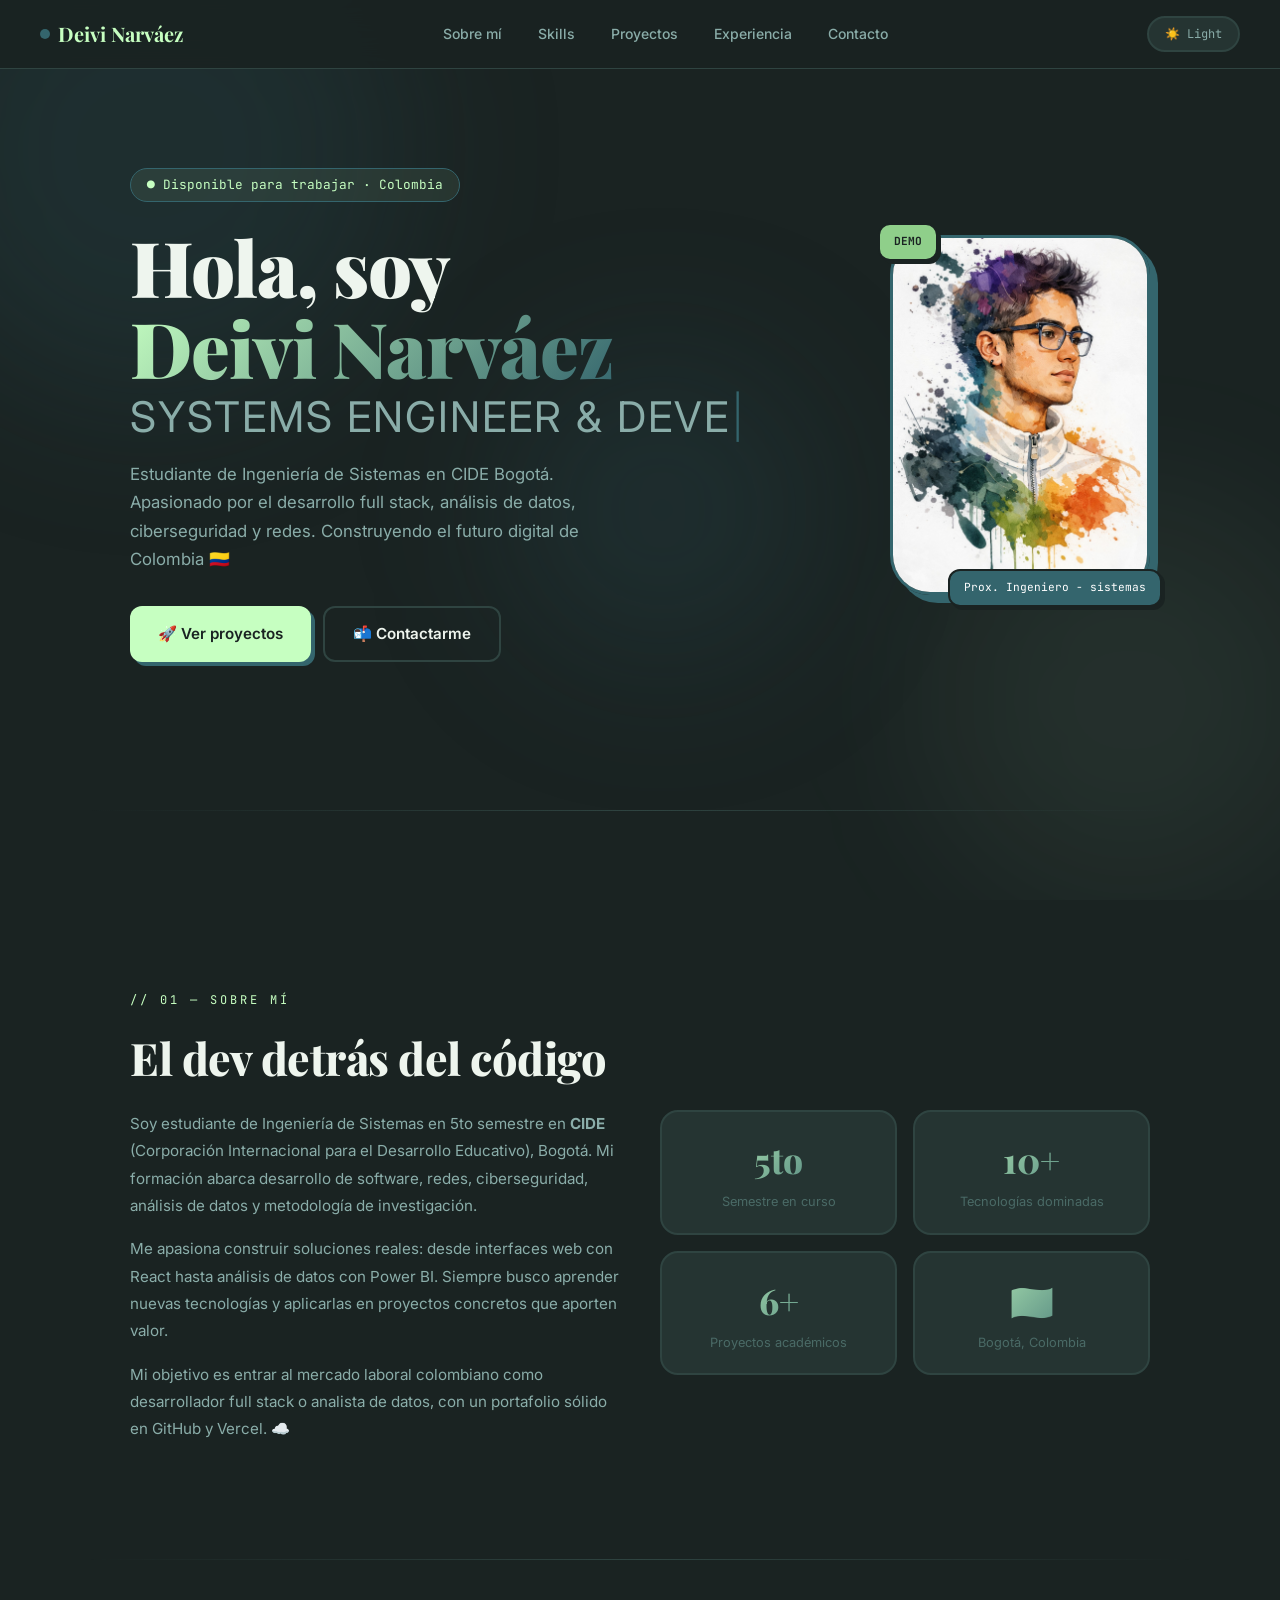
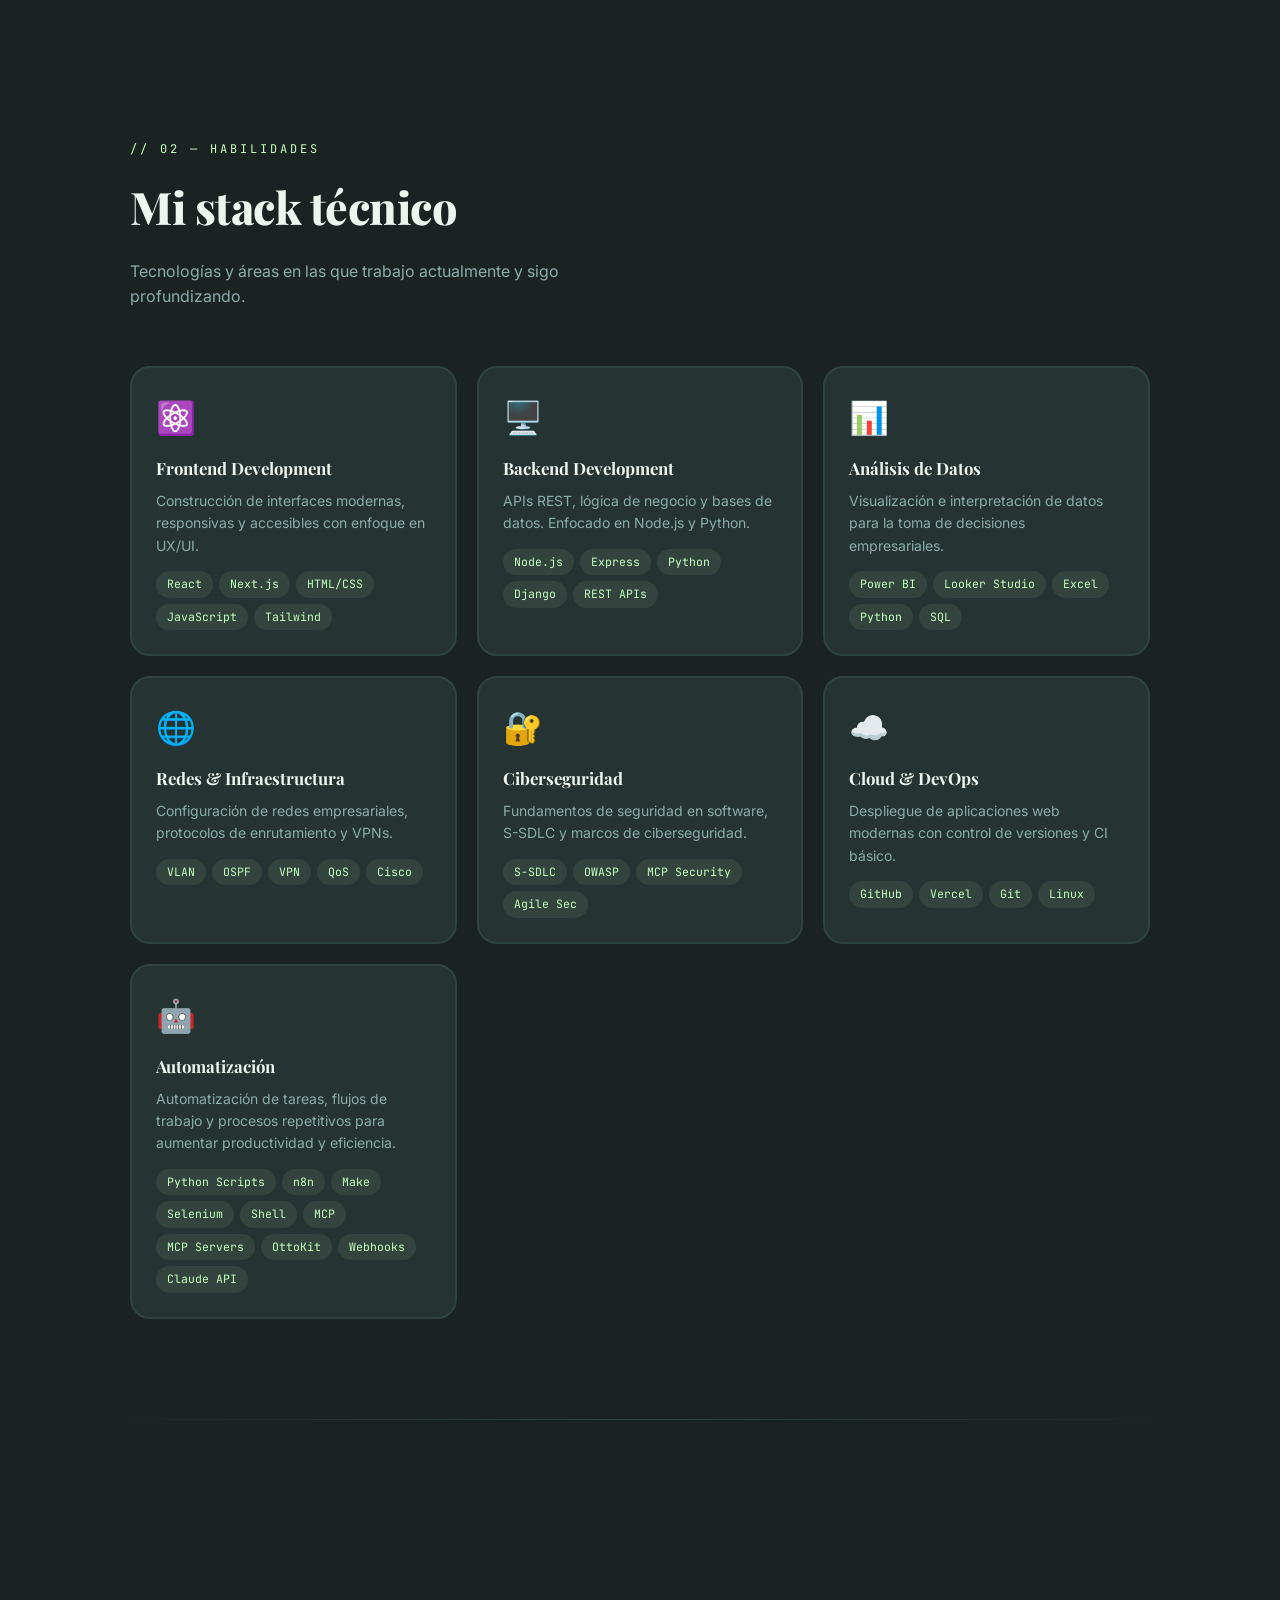
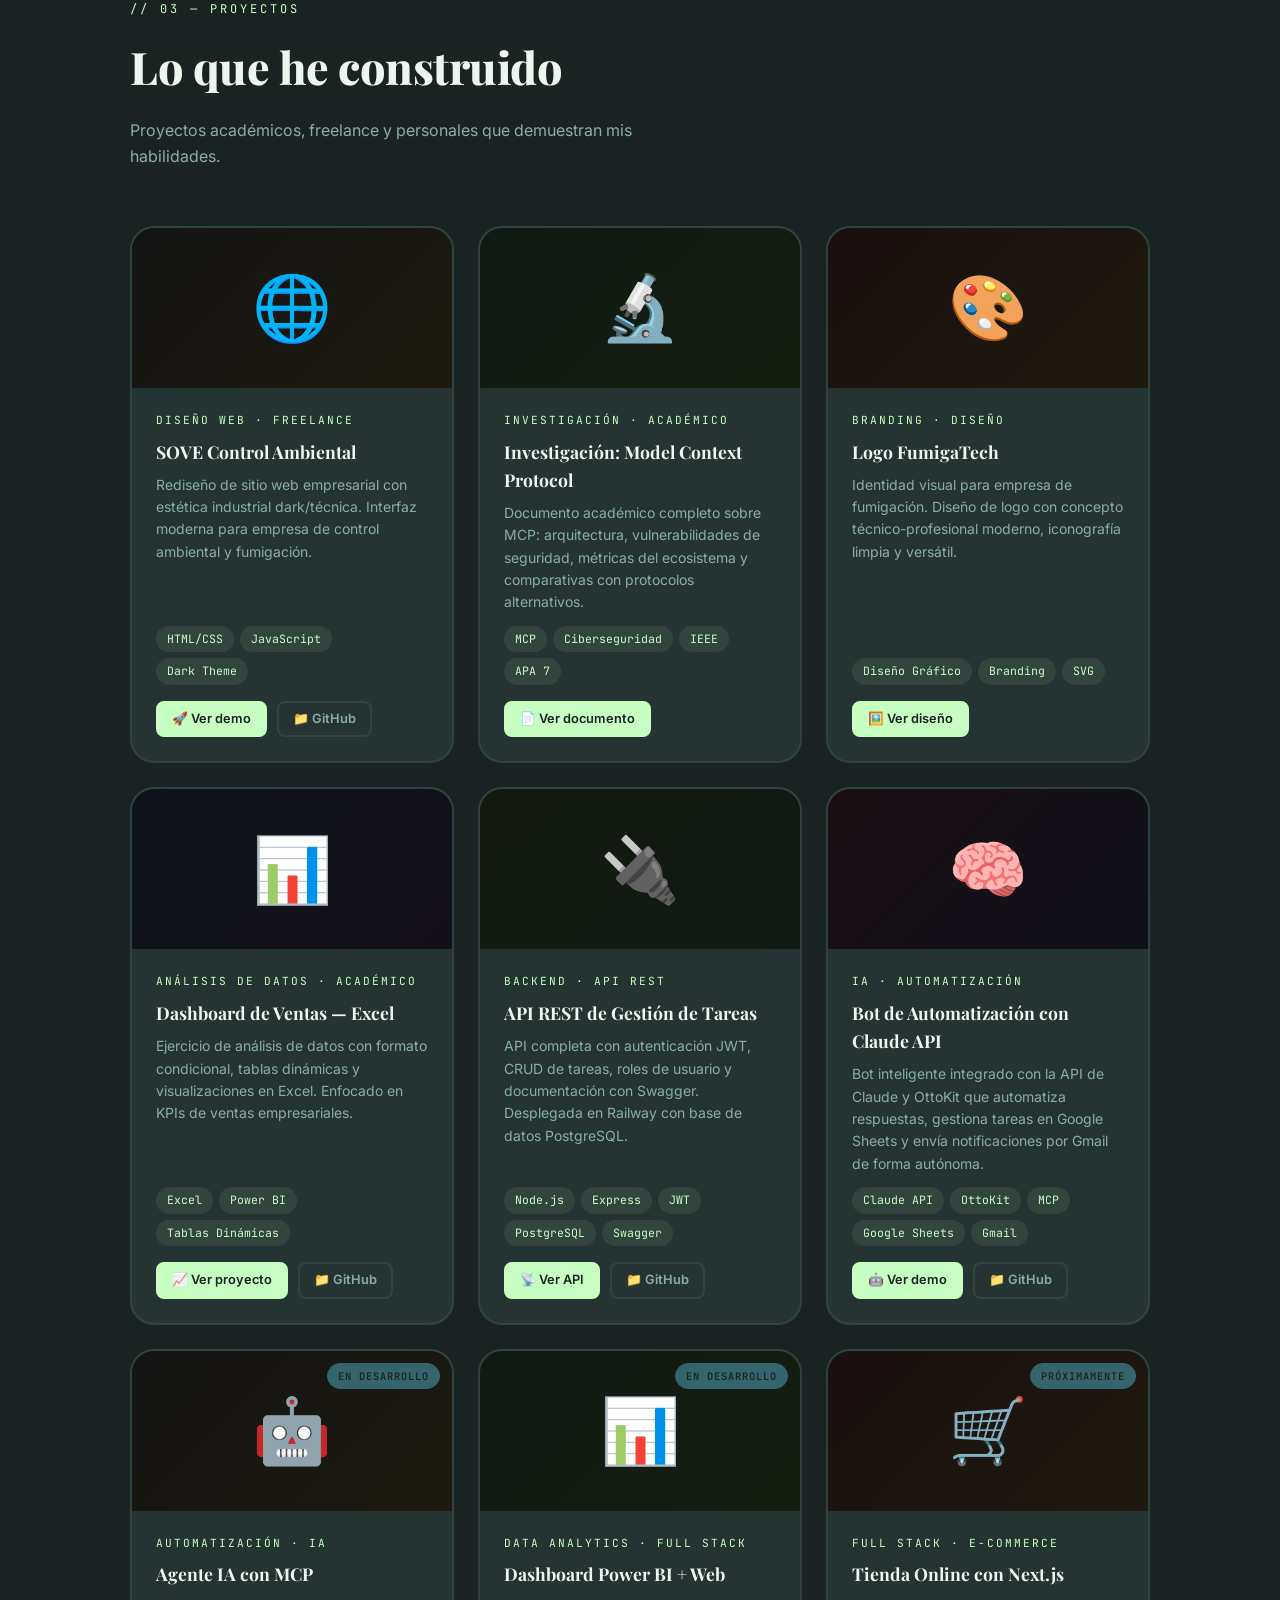
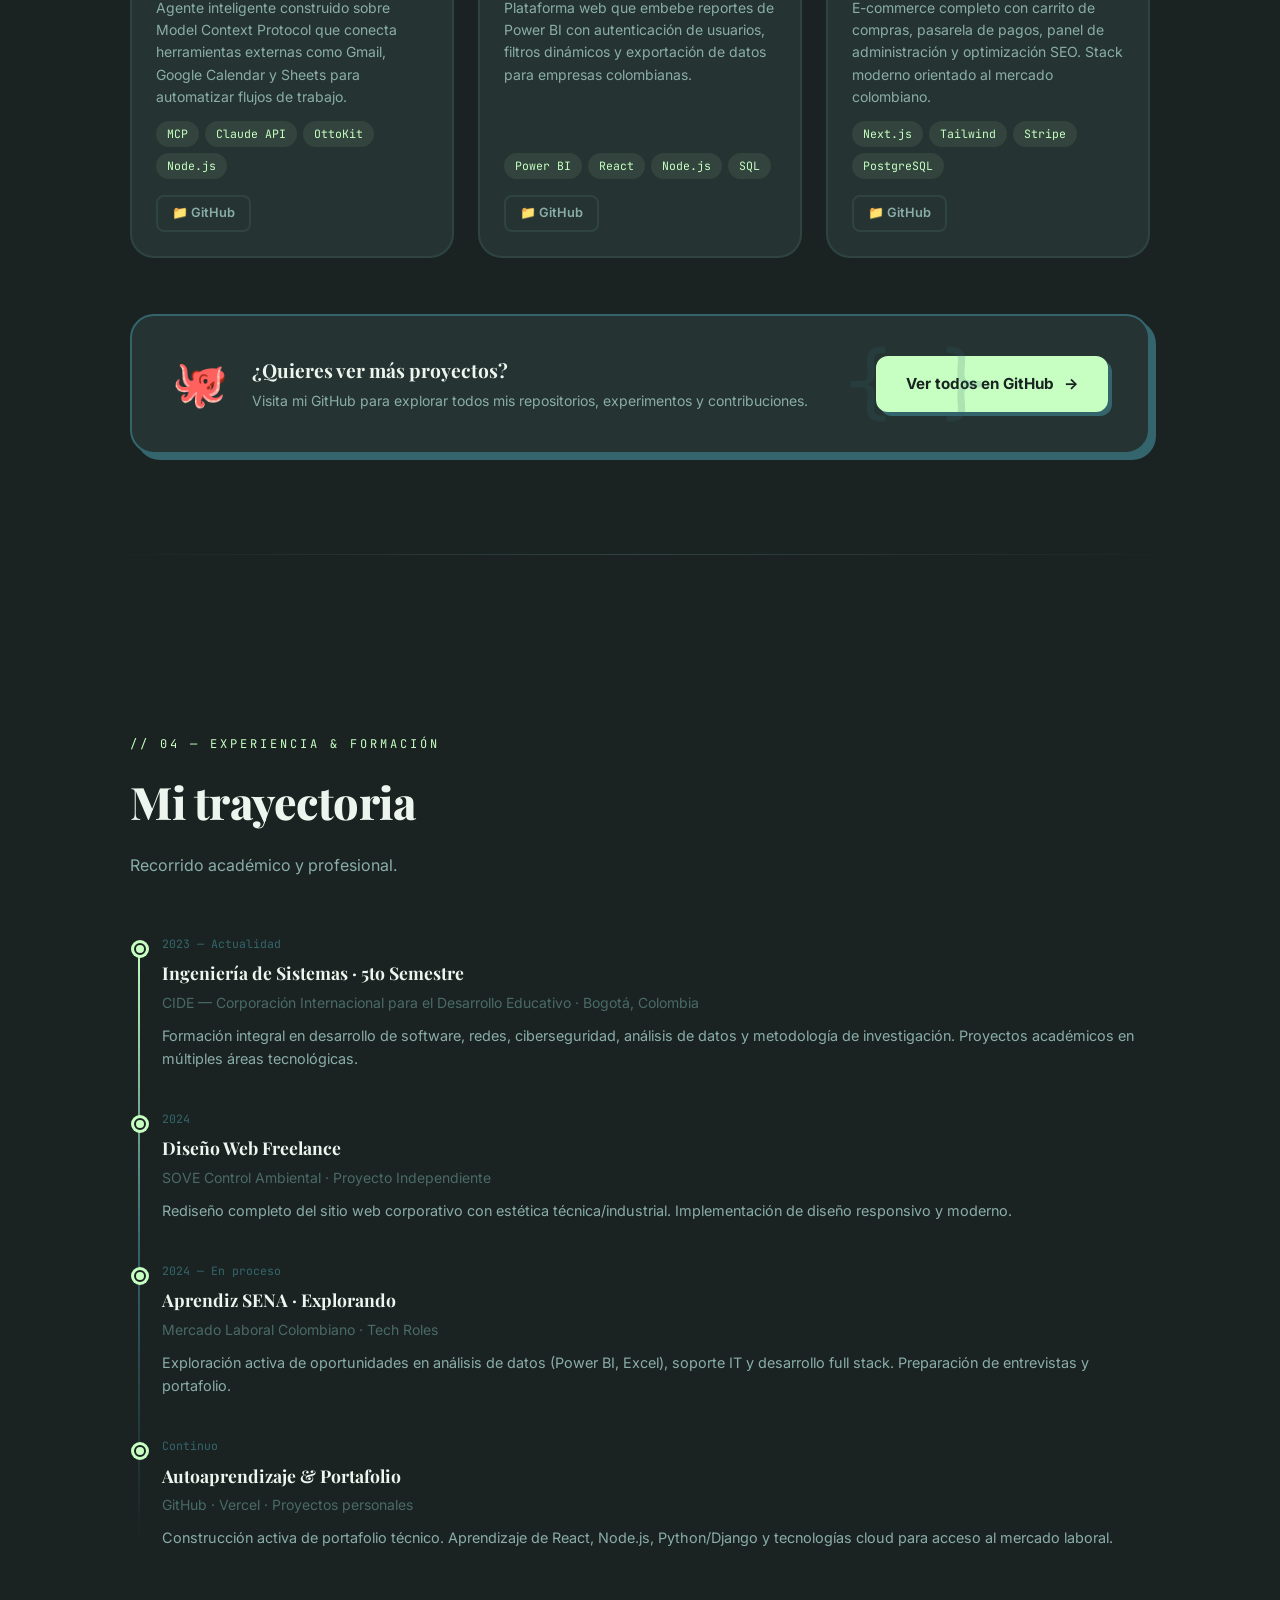
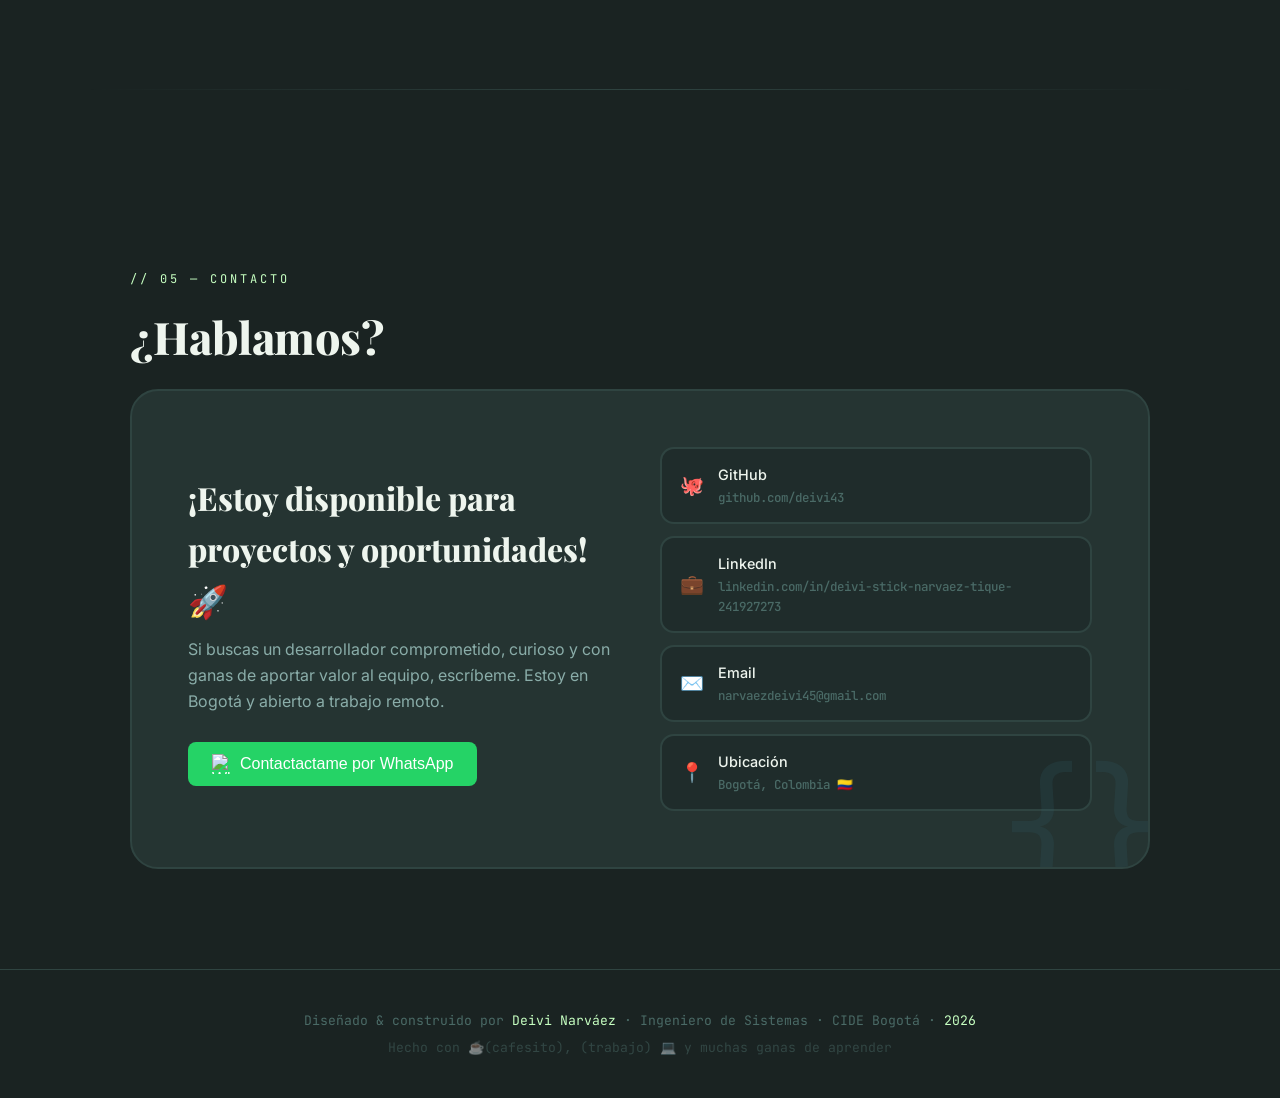
==== index.html @ f7eb75c9 "fix: rutas corregidas a raiz" ====
<!DOCTYPE html>
<html lang="en">
<head>
    <meta charset="UTF-8">
    <meta name="viewport" content="width=device-width, initial-scale=1.0">
    <title>Portfolio - Deivi Narváez System Engineer</title>

    <link rel="preconnect" href="https://fonts.googleapis.com">
    <link rel="icon" href="imagen deivi.jpeg" type="image/x-icon">
    <link href="https://fonts.googleapis.com/css2?family=Playfair+Display:wght@700;800;900&family=Inter:wght@300;400;500;600&family=JetBrains+Mono:wght@400;600&display=swap" rel="stylesheet">
    <link rel="stylesheet" href="styles.css">
</head>
<body>

<div class="blob-container">
  <div class="blob blob1"></div>
  <div class="blob blob2"></div>
  <div class="blob blob3"></div>
</div>

<!-- NAV -->
<nav>
  <div class="nav-logo"><span class="dot"></span>Deivi Narváez</div>
  <div class="nav-links">
    <a href="#sobre-mi">Sobre mí</a>
    <a href="#skills">Skills</a>
    <a href="#proyectos">Proyectos</a>
    <a href="#experiencia">Experiencia</a>
    <a href="#contacto">Contacto</a>
  </div>
  <button class="theme-toggle" onclick="toggleTheme()" id="themeBtn">🌙 Dark</button>
</nav>

<main>
<!-- HERO -->
<section class="hero" id="inicio">
  <div class="hero-content fade-up">
    <div class="hero-badge">Disponible para trabajar · Colombia</div>
    <h1>
      Hola, soy<br>
      <span class="name-highlight"><span id="typewriter-name"></span><span class="cursor-blink" id="cursor1">|</span></span>
      <span class="line2"><span id="typewriter-role"></span><span class="cursor-blink" id="cursor2" style="display:none">|</span></span>
    </h1>
    <p>Estudiante de Ingeniería de Sistemas en CIDE Bogotá. Apasionado por el desarrollo full stack, análisis de datos, ciberseguridad y redes. Construyendo el futuro digital de Colombia 🇨🇴</p>
    <div class="hero-ctas">
      <a href="#proyectos" class="btn-primary">🚀 Ver proyectos</a>
      <a href="#contacto" class="btn-secondary">📬 Contactarme</a>
    </div>
  </div>
  <div class="avatar-wrap fade-up" style="transition-delay:0.2s">
    <div class="avatar-cartoon"><img src="../image/imagen deivi.jpeg" alt="Deivi Narváez" style="width:100%;height:100%;object-fit:cover;object-position:center center; background:#fff;"></div>
    <div class="avatar-badge-float">Prox. Ingeniero - sistemas</div>
    <div class="avatar-badge-float2">DEMO</div>
  </div>
</section>

<div class="deco-line"></div>

<!-- SOBRE MÍ -->
<section id="sobre-mi">
  <div class="sec-label">// 01 — Sobre mí</div>
  <div class="sec-title fade-up">El dev detrás del código</div>
  <div class="about-grid">
    <div class="about-text fade-up">
      <p>Soy estudiante de Ingeniería de Sistemas en 5to semestre en <strong>CIDE</strong> (Corporación Internacional para el Desarrollo Educativo), Bogotá. Mi formación abarca desarrollo de software, redes, ciberseguridad, análisis de datos y metodología de investigación.</p>
      <p>Me apasiona construir soluciones reales: desde interfaces web con React hasta análisis de datos con Power BI. Siempre busco aprender nuevas tecnologías y aplicarlas en proyectos concretos que aporten valor.</p>
      <p>Mi objetivo es entrar al mercado laboral colombiano como desarrollador full stack o analista de datos, con un portafolio sólido en GitHub y Vercel. ☁️</p>
    </div>
    <div class="stats-grid fade-up" style="transition-delay:0.15s">
      <div class="stat-card"><div class="num">5to</div><div class="label">Semestre en curso</div></div>
      <div class="stat-card"><div class="num">10+</div><div class="label">Tecnologías dominadas</div></div>
      <div class="stat-card"><div class="num">6+</div><div class="label">Proyectos académicos</div></div>
      <div class="stat-card"><div class="num">🇨🇴</div><div class="label">Bogotá, Colombia</div></div>
    </div>
  </div>
</section>

<div class="deco-line"></div>

<!-- SKILLS -->
<section id="skills">
  <div class="sec-label">// 02 — Habilidades</div>
  <div class="sec-title fade-up">Mi stack técnico</div>
  <p class="sec-sub fade-up">Tecnologías y áreas en las que trabajo actualmente y sigo profundizando.</p>
  <div class="skills-grid">
    <div class="skill-card fade-up">
      <span class="skill-icon">⚛️</span>
      <h3>Frontend Development</h3>
      <p>Construcción de interfaces modernas, responsivas y accesibles con enfoque en UX/UI.</p>
      <div class="skill-tags">
        <span class="tag">React</span><span class="tag">Next.js</span><span class="tag">HTML/CSS</span><span class="tag">JavaScript</span><span class="tag">Tailwind</span>
      </div>
    </div>
    <div class="skill-card fade-up" style="transition-delay:0.05s">
      <span class="skill-icon">🖥️</span>
      <h3>Backend Development</h3>
      <p>APIs REST, lógica de negocio y bases de datos. Enfocado en Node.js y Python.</p>
      <div class="skill-tags">
        <span class="tag">Node.js</span><span class="tag">Express</span><span class="tag">Python</span><span class="tag">Django</span><span class="tag">REST APIs</span>
      </div>
    </div>
    <div class="skill-card fade-up" style="transition-delay:0.1s">
      <span class="skill-icon">📊</span>
      <h3>Análisis de Datos</h3>
      <p>Visualización e interpretación de datos para la toma de decisiones empresariales.</p>
      <div class="skill-tags">
        <span class="tag">Power BI</span><span class="tag">Looker Studio</span><span class="tag">Excel</span><span class="tag">Python</span><span class="tag">SQL</span>
      </div>
    </div>
    <div class="skill-card fade-up" style="transition-delay:0.15s">
      <span class="skill-icon">🌐</span>
      <h3>Redes & Infraestructura</h3>
      <p>Configuración de redes empresariales, protocolos de enrutamiento y VPNs.</p>
      <div class="skill-tags">
        <span class="tag">VLAN</span><span class="tag">OSPF</span><span class="tag">VPN</span><span class="tag">QoS</span><span class="tag">Cisco</span>
      </div>
    </div>
    <div class="skill-card fade-up" style="transition-delay:0.2s">
      <span class="skill-icon">🔐</span>
      <h3>Ciberseguridad</h3>
      <p>Fundamentos de seguridad en software, S-SDLC y marcos de ciberseguridad.</p>
      <div class="skill-tags">
        <span class="tag">S-SDLC</span><span class="tag">OWASP</span><span class="tag">MCP Security</span><span class="tag">Agile Sec</span>
      </div>
    </div>
    <div class="skill-card fade-up" style="transition-delay:0.25s">
      <span class="skill-icon">☁️</span>
      <h3>Cloud & DevOps</h3>
      <p>Despliegue de aplicaciones web modernas con control de versiones y CI básico.</p>
      <div class="skill-tags">
        <span class="tag">GitHub</span><span class="tag">Vercel</span><span class="tag">Git</span><span class="tag">Linux</span>
      </div>
    </div>
    <div class="skill-card fade-up" style="transition-delay:0.3s">
  <span class="skill-icon">🤖</span>
  <h3>Automatización</h3>
  <p>Automatización de tareas, flujos de trabajo y procesos repetitivos para aumentar productividad y eficiencia.</p>
  <div class="skill-tags">
    <span class="tag">Python Scripts</span><span class="tag">n8n</span><span class="tag">Make</span><span class="tag">Selenium</span><span class="tag">Shell</span><span class="tag">MCP</span><span class="tag">MCP Servers</span><span class="tag">OttoKit</span><span class="tag">Webhooks</span><span class="tag">Claude API</span>
  </div>
</div>
  </div>
</section>

<div class="deco-line"></div>

<!-- PROYECTOS -->
<section id="proyectos">
  <div class="sec-label">// 03 — Proyectos</div>
  <div class="sec-title fade-up">Lo que he construido</div>
  <p class="sec-sub fade-up">Proyectos académicos, freelance y personales que demuestran mis habilidades.</p>
  <div class="projects-grid">

    <div class="project-card fade-up">
      <div class="project-thumb grad-1">🌐</div>
      <div class="project-body">
        <div class="project-category">Diseño Web · Freelance</div>
        <h3>SOVE Control Ambiental</h3>
        <p>Rediseño de sitio web empresarial con estética industrial dark/técnica. Interfaz moderna para empresa de control ambiental y fumigación.</p>
        <div class="skill-tags" style="margin-top:12px">
          <span class="tag">HTML/CSS</span><span class="tag">JavaScript</span><span class="tag">Dark Theme</span>
        </div>
        <div class="project-links">
          <a href="#" class="project-link primary">🚀 Ver demo</a>
          <a href="#" class="project-link">📁 GitHub</a>
        </div>
      </div>
    </div>

    <div class="project-card fade-up" style="transition-delay:0.08s">
      <div class="project-thumb grad-2">🔬</div>
      <div class="project-body">
        <div class="project-category">Investigación · Académico</div>
        <h3>Investigación: Model Context Protocol</h3>
        <p>Documento académico completo sobre MCP: arquitectura, vulnerabilidades de seguridad, métricas del ecosistema y comparativas con protocolos alternativos.</p>
        <div class="skill-tags" style="margin-top:12px">
          <span class="tag">MCP</span><span class="tag">Ciberseguridad</span><span class="tag">IEEE</span><span class="tag">APA 7</span>
        </div>
        <div class="project-links">
          <a href="#" class="project-link primary">📄 Ver documento</a>
        </div>
      </div>
    </div>

    <div class="project-card fade-up" style="transition-delay:0.12s">
      <div class="project-thumb grad-3">🎨</div>
      <div class="project-body">
        <div class="project-category">Branding · Diseño</div>
        <h3>Logo FumigaTech</h3>
        <p>Identidad visual para empresa de fumigación. Diseño de logo con concepto técnico-profesional moderno, iconografía limpia y versátil.</p>
        <div class="skill-tags" style="margin-top:12px">
          <span class="tag">Diseño Gráfico</span><span class="tag">Branding</span><span class="tag">SVG</span>
        </div>
        <div class="project-links">
          <a href="#" class="project-link primary">🖼️ Ver diseño</a>
        </div>
      </div>
    </div>

    <div class="project-card fade-up" style="transition-delay:0.16s">
      <div class="project-thumb grad-4">📊</div>
      <div class="project-body">
        <div class="project-category">Análisis de Datos · Académico</div>
        <h3>Dashboard de Ventas — Excel</h3>
        <p>Ejercicio de análisis de datos con formato condicional, tablas dinámicas y visualizaciones en Excel. Enfocado en KPIs de ventas empresariales.</p>
        <div class="skill-tags" style="margin-top:12px">
          <span class="tag">Excel</span><span class="tag">Power BI</span><span class="tag">Tablas Dinámicas</span>
        </div>
        <div class="project-links">
          <a href="#" class="project-link primary">📈 Ver proyecto</a>
          <a href="#" class="project-link">📁 GitHub</a>
        </div>
      </div>
    </div>

    <div class="project-card fade-up" style="transition-delay:0.2s">
  <div class="project-thumb grad-5">🔌</div>
  <div class="project-body">
    <div class="project-category">Backend · API REST</div>
    <h3>API REST de Gestión de Tareas</h3>
    <p>API completa con autenticación JWT, CRUD de tareas, roles de usuario y documentación con Swagger. Desplegada en Railway con base de datos PostgreSQL.</p>
    <div class="skill-tags" style="margin-top:12px">
      <span class="tag">Node.js</span><span class="tag">Express</span><span class="tag">JWT</span><span class="tag">PostgreSQL</span><span class="tag">Swagger</span>
    </div>
    <div class="project-links">
      <a href="#" class="project-link primary">📡 Ver API</a>
      <a href="#" class="project-link">📁 GitHub</a>
    </div>
  </div>
</div>

<div class="project-card fade-up" style="transition-delay:0.24s">
  <div class="project-thumb grad-6">🧠</div>
  <div class="project-body">
    <div class="project-category">IA · Automatización</div>
    <h3>Bot de Automatización con Claude API</h3>
    <p>Bot inteligente integrado con la API de Claude y OttoKit que automatiza respuestas, gestiona tareas en Google Sheets y envía notificaciones por Gmail de forma autónoma.</p>
    <div class="skill-tags" style="margin-top:12px">
      <span class="tag">Claude API</span><span class="tag">OttoKit</span><span class="tag">MCP</span><span class="tag">Google Sheets</span><span class="tag">Gmail</span>
    </div>
    <div class="project-links">
      <a href="#" class="project-link primary">🤖 Ver demo</a>
      <a href="#" class="project-link">📁 GitHub</a>
    </div>
  </div>
</div>

    <!-- PROYECTOS A FUTURO — badge especial -->
    <div class="project-card fade-up project-upcoming" style="transition-delay:0.28s">
      <div class="project-thumb grad-1">
        🤖
        <span class="upcoming-badge">En desarrollo</span>
      </div>
      <div class="project-body">
        <div class="project-category">Automatización · IA</div>
        <h3>Agente IA con MCP</h3>
        <p>Agente inteligente construido sobre Model Context Protocol que conecta herramientas externas como Gmail, Google Calendar y Sheets para automatizar flujos de trabajo.</p>
        <div class="skill-tags" style="margin-top:12px">
          <span class="tag">MCP</span><span class="tag">Claude API</span><span class="tag">OttoKit</span><span class="tag">Node.js</span>
        </div>
        <div class="project-links">
          <a href="#" class="project-link">📁 GitHub</a>
        </div>
      </div>
    </div>

    <div class="project-card fade-up project-upcoming" style="transition-delay:0.32s">
      <div class="project-thumb grad-2">
        📊
        <span class="upcoming-badge">En desarrollo</span>
      </div>
      <div class="project-body">
        <div class="project-category">Data Analytics · Full Stack</div>
        <h3>Dashboard Power BI + Web</h3>
        <p>Plataforma web que embebe reportes de Power BI con autenticación de usuarios, filtros dinámicos y exportación de datos para empresas colombianas.</p>
        <div class="skill-tags" style="margin-top:12px">
          <span class="tag">Power BI</span><span class="tag">React</span><span class="tag">Node.js</span><span class="tag">SQL</span>
        </div>
        <div class="project-links">
          <a href="#" class="project-link">📁 GitHub</a>
        </div>
      </div>
    </div>

    <div class="project-card fade-up project-upcoming" style="transition-delay:0.36s">
      <div class="project-thumb grad-3">
        🛒
        <span class="upcoming-badge">Próximamente</span>
      </div>
      <div class="project-body">
        <div class="project-category">Full Stack · E-commerce</div>
        <h3>Tienda Online con Next.js</h3>
        <p>E-commerce completo con carrito de compras, pasarela de pagos, panel de administración y optimización SEO. Stack moderno orientado al mercado colombiano.</p>
        <div class="skill-tags" style="margin-top:12px">
          <span class="tag">Next.js</span><span class="tag">Tailwind</span><span class="tag">Stripe</span><span class="tag">PostgreSQL</span>
        </div>
        <div class="project-links">
          <a href="#" class="project-link">📁 GitHub</a>
        </div>
      </div>
    </div>

  </div>

  <!-- BOTÓN VER MÁS EN GITHUB -->
  <div class="github-cta fade-up">
    <div class="github-cta-inner">
      <span class="github-cta-icon">🐙</span>
      <div>
        <p class="github-cta-title">¿Quieres ver más proyectos?</p>
        <p class="github-cta-sub">Visita mi GitHub para explorar todos mis repositorios, experimentos y contribuciones.</p>
      </div>
      <a href="https://github.com/deivi" target="_blank" class="btn-github">
        Ver todos en GitHub
        <span class="btn-github-arrow">→</span>
      </a>
    </div>
  </div>

</section>

<div class="deco-line"></div>

<!-- EXPERIENCIA -->
<section id="experiencia">
  <div class="sec-label">// 04 — Experiencia & Formación</div>
  <div class="sec-title fade-up">Mi trayectoria</div>
  <p class="sec-sub fade-up">Recorrido académico y profesional.</p>
  <div class="timeline fade-up">
    <div class="timeline-item">
      <div class="timeline-meta">2023 — Actualidad</div>
      <h3>Ingeniería de Sistemas · 5to Semestre</h3>
      <div class="org">CIDE — Corporación Internacional para el Desarrollo Educativo · Bogotá, Colombia</div>
      <p>Formación integral en desarrollo de software, redes, ciberseguridad, análisis de datos y metodología de investigación. Proyectos académicos en múltiples áreas tecnológicas.</p>
    </div>
    <div class="timeline-item">
      <div class="timeline-meta">2024</div>
      <h3>Diseño Web Freelance</h3>
      <div class="org">SOVE Control Ambiental · Proyecto Independiente</div>
      <p>Rediseño completo del sitio web corporativo con estética técnica/industrial. Implementación de diseño responsivo y moderno.</p>
    </div>
    <div class="timeline-item">
      <div class="timeline-meta">2024 — En proceso</div>
      <h3>Aprendiz SENA · Explorando</h3>
      <div class="org">Mercado Laboral Colombiano · Tech Roles</div>
      <p>Exploración activa de oportunidades en análisis de datos (Power BI, Excel), soporte IT y desarrollo full stack. Preparación de entrevistas y portafolio.</p>
    </div>
    <div class="timeline-item">
      <div class="timeline-meta">Continuo</div>
      <h3>Autoaprendizaje & Portafolio</h3>
      <div class="org">GitHub · Vercel · Proyectos personales</div>
      <p>Construcción activa de portafolio técnico. Aprendizaje de React, Node.js, Python/Django y tecnologías cloud para acceso al mercado laboral.</p>
    </div>
  </div>
</section>

<div class="deco-line"></div>

<!-- CONTACTO -->
<section id="contacto">
  <div class="sec-label">// 05 — Contacto</div>
  <div class="sec-title fade-up">¿Hablamos?</div>
  <div class="contact-wrap fade-up">
    <div>
      <h2>¡Estoy disponible para proyectos y oportunidades! 🚀</h2>
      <p>Si buscas un desarrollador comprometido, curioso y con ganas de aportar valor al equipo, escríbeme. Estoy en Bogotá y abierto a trabajo remoto.</p>
      <a href="https://wa.me/573042004948?text=Hola%2C%20me%20interesas" 
   target="_blank" 
   style="text-decoration: none;">
  <button style="
    background-color: #25D366;
    color: white;
    border: none;
    padding: 12px 24px;
    border-radius: 8px;
    font-size: 16px;
    cursor: pointer;
    display: flex;
    align-items: center;
    gap: 8px;
  ">
    <img src="https://upload.wikimedia.org/wikipedia/commons/6/6b/WhatsApp.svg" 
         width="20" height="20" alt="WhatsApp">
    Contactactame por WhatsApp
  </button>
</a>
    </div>
    <div class="contact-links">
      <a href="https://github.com/deivi43" class="contact-link" target="_blank">
        <span class="icon">🐙</span>
        <span>GitHub<span class="cl-sub">github.com/deivi43</span></span>
      </a>
      <a href="https://www.linkedin.com/in/deivi-stick-narvaez-tique-241927273/" class="contact-link" target="_blank">
        <span class="icon">💼</span>
        <span>LinkedIn<span class="cl-sub">linkedin.com/in/deivi-stick-narvaez-tique-241927273</span></span>
      </a>
      <a href="mailto:narvaezdeivi45@gmail.com" class="contact-link">
        <span class="icon">✉️</span>
        <span>Email<span class="cl-sub">narvaezdeivi45@gmail.com</span></span>
      </a>
      <a href="#" class="contact-link">
        <span class="icon">📍</span>
        <span>Ubicación<span class="cl-sub">Bogotá, Colombia 🇨🇴</span></span>
      </a>
    </div>
  </div>
</section>
</main>

<footer>
  <p>Diseñado & construido por <span>Deivi Narváez</span> · Ingeniero de Sistemas · CIDE Bogotá · <span>2026</span></p>
  <p style="margin-top:6px; opacity:0.5">Hecho con ☕(cafesito), (trabajo) 💻 y muchas ganas de aprender</p>
</footer>

<script src="script.js"></script>
</html>
---- styles.css ----
/* ===== THEME VARIABLES ===== */
:root[data-theme="dark"] {
  --bg: #1a2322;
  --bg2: #1f2c2b;
  --bg3: #243330;
  --card: #253432;
  --card-border: #2f4441;
  --accent: #C6FFC1;
  --accent2: #34656D;
  --accent3: #8fcf8a;
  --text: #eef5ee;
  --text2: #8aada9;
  --text3: #4a6a66;
  --shadow: rgba(198,255,193,0.12);
  --blob1: rgba(52,101,109,0.18);
  --blob2: rgba(198,255,193,0.06);
  --icon-filter: none;
  --cartoon-border: #34656D;
  --tag-bg: rgba(198,255,193,0.08);
  --tag-color: #C6FFC1;
}
:root[data-theme="light"] {
  --bg: #FFFBDF;
  --bg2: #f5f7d8;
  --bg3: #fffef2;
  --card: #ffffff;
  --card-border: #d6e8c8;
  --accent: #34656D;
  --accent2: #334443;
  --accent3: #5a9a54;
  --text: #1a2c2a;
  --text2: #3d5c58;
  --text3: #7a9e9a;
  --shadow: rgba(52,101,109,0.15);
  --blob1: rgba(198,255,193,0.35);
  --blob2: rgba(52,101,109,0.08);
  --icon-filter: none;
  --cartoon-border: #34656D;
  --tag-bg: rgba(52,101,109,0.1);
  --tag-color: #34656D;
}

/* ===== RESET & BASE ===== */
*, *::before, *::after { box-sizing: border-box; margin: 0; padding: 0; }
html { scroll-behavior: smooth; }
body {
  font-family: 'Inter', sans-serif;
  background: var(--bg);
  color: var(--text);
  line-height: 1.6;
  overflow-x: hidden;
  transition: background 0.4s, color 0.4s;
}

/* ===== SCROLLBAR ===== */
::-webkit-scrollbar { width: 6px; }
::-webkit-scrollbar-track { background: var(--bg2); }
::-webkit-scrollbar-thumb { background: var(--accent); border-radius: 99px; }

/* ===== ANIMATED BG BLOBS ===== */
.blob-container { position: fixed; inset: 0; pointer-events: none; z-index: 0; overflow: hidden; }
.blob {
  position: absolute; border-radius: 50%; filter: blur(80px);
  animation: blobFloat 12s ease-in-out infinite alternate;
}
.blob1 { width: 500px; height: 500px; background: var(--blob1); top: -100px; left: -100px; animation-duration: 14s; }
.blob2 { width: 400px; height: 400px; background: var(--blob2); bottom: 0; right: -50px; animation-duration: 10s; animation-delay: -5s; }
.blob3 { width: 300px; height: 300px; background: var(--blob1); top: 40%; left: 40%; animation-duration: 16s; animation-delay: -3s; }
@keyframes blobFloat {
  0% { transform: translate(0,0) scale(1); }
  100% { transform: translate(40px, 30px) scale(1.08); }
}

/* ===== NAVBAR ===== */
nav {
  position: fixed; top: 0; left: 0; right: 0; z-index: 100;
  display: flex; align-items: center; justify-content: space-between;
  padding: 16px 40px;
  background: rgba(26,35,34,0.9);
  backdrop-filter: blur(16px);
  border-bottom: 1px solid var(--card-border);
  transition: background 0.4s;
}
:root[data-theme="light"] nav { background: rgba(255,251,223,0.88); }
.nav-logo {
  font-family: 'Playfair Display', serif; font-weight: 700; font-size: 1.25rem;
  color: var(--accent); letter-spacing: 0px;
  display: flex; align-items: center; gap: 8px;
}
.nav-logo .dot { display: inline-block; width: 10px; height: 10px; background: var(--accent2); border-radius: 50%; }
.nav-links { display: flex; gap: 8px; align-items: center; }
.nav-links a {
  color: var(--text2); text-decoration: none; font-size: 0.875rem;
  padding: 6px 14px; border-radius: 99px; transition: all 0.2s;
  font-weight: 500;
}
.nav-links a:hover { background: var(--card); color: var(--text); }

/* THEME TOGGLE */
.theme-toggle {
  cursor: pointer; padding: 8px 16px; border-radius: 99px;
  border: 2px solid var(--card-border); background: var(--card);
  color: var(--text2); font-family: 'JetBrains Mono', monospace; font-size: 0.75rem;
  display: flex; align-items: center; gap: 6px;
  transition: all 0.3s; cursor: pointer;
}
.theme-toggle:hover { border-color: var(--accent); color: var(--accent); }

/* ===== MAIN WRAPPER ===== */
main { position: relative; z-index: 1; }
section { padding: 100px 40px; max-width: 1100px; margin: 0 auto; }
section:first-child { padding-top: 140px; }

/* ===== HERO ===== */
.hero { display: grid; grid-template-columns: 1fr auto; gap: 60px; align-items: center; min-height: 90vh; padding-top: 120px !important; }
.hero-badge {
  display: inline-flex; align-items: center; gap: 8px;
  background: var(--tag-bg); border: 1px solid var(--cartoon-border);
  border-radius: 99px; padding: 6px 16px; margin-bottom: 24px;
  font-size: 0.8rem; color: var(--tag-color); font-family: 'JetBrains Mono', monospace;
}
.hero-badge::before { content: '●'; animation: blink 1.5s infinite; }
@keyframes blink { 0%,100%{ opacity:1 } 50%{ opacity:0.3 } }
.hero h1 {
  font-family: 'Playfair Display', serif; font-weight: 900;
  font-size: clamp(2.8rem, 6vw, 5rem); line-height: 1.05;
  letter-spacing: -1px; margin-bottom: 20px;
}
.hero h1 .name-highlight {
  background: linear-gradient(135deg, var(--accent), var(--accent2));
  -webkit-background-clip: text; -webkit-text-fill-color: transparent;
  background-clip: text;
}
.hero h1 .line2 { color: var(--text2); font-size: 0.55em; display: block; letter-spacing: 2px; text-transform: uppercase; font-family: 'Inter', sans-serif; font-weight: 400; margin-top: 8px; }
.hero p { color: var(--text2); font-size: 1.05rem; max-width: 460px; margin-bottom: 32px; line-height: 1.7; }
.hero-ctas { display: flex; gap: 12px; flex-wrap: wrap; }
.btn-primary {
  padding: 14px 28px; border-radius: 12px;
  background: var(--accent); color: #1a2322; font-weight: 600;
  border: none; cursor: pointer; font-size: 0.95rem; text-decoration: none;
  display: inline-flex; align-items: center; gap: 8px;
  box-shadow: 4px 4px 0 var(--accent2);
  transition: all 0.2s; font-family: 'Inter', sans-serif;
}
.btn-primary:hover { transform: translate(-2px,-2px); box-shadow: 6px 6px 0 var(--accent2); }
.btn-secondary {
  padding: 14px 28px; border-radius: 12px;
  background: transparent; color: var(--text); font-weight: 600;
  border: 2px solid var(--card-border); cursor: pointer; font-size: 0.95rem;
  text-decoration: none; display: inline-flex; align-items: center; gap: 8px;
  transition: all 0.2s; font-family: 'Inter', sans-serif;
}
.btn-secondary:hover { border-color: var(--accent); color: var(--accent); }

/* CARTOON AVATAR */
.avatar-wrap {
  position: relative; flex-shrink: 0;
}
.avatar-cartoon {
  width: 260px; height: 360px; border-radius: 40px;
  border: 3px solid var(--cartoon-border);
  box-shadow: 8px 8px 0 var(--accent2);
  background: linear-gradient(135deg, var(--bg3), var(--card));
  display: flex; align-items: center; justify-content: center;
  font-size: 120px; overflow: hidden;
  position: relative;
  animation: avatarFloat 4s ease-in-out infinite;
}
@keyframes avatarFloat {
  0%,100% { transform: translateY(0); }
  50% { transform: translateY(-12px); }
}
.avatar-badge-float {
  position: absolute; bottom: -12px; right: -12px;
  background: var(--accent2); border-radius: 12px; padding: 8px 14px;
  font-family: 'JetBrains Mono', monospace; font-size: 0.7rem; color: white;
  box-shadow: 3px 3px 0 var(--bg);
  border: 2px solid var(--bg);
}
.avatar-badge-float2 {
  position: absolute; top: -12px; left: -12px;
  background: var(--accent3); border-radius: 12px; padding: 8px 14px;
  font-family: 'JetBrains Mono', monospace; font-size: 0.7rem; color: var(--bg);
  font-weight: 700; box-shadow: 3px 3px 0 var(--bg);
  border: 2px solid var(--bg);
}

/* ===== SECTION HEADERS ===== */
.sec-label {
  font-family: 'JetBrains Mono', monospace; font-size: 0.75rem;
  color: var(--accent); letter-spacing: 3px; text-transform: uppercase;
  margin-bottom: 12px;
}
.sec-title {
  font-family: 'Playfair Display', serif; font-weight: 800;
  font-size: clamp(2rem, 4vw, 2.8rem); letter-spacing: -0.5px; margin-bottom: 16px;
}
.sec-sub { color: var(--text2); font-size: 1rem; max-width: 540px; margin-bottom: 56px; }

/* ===== SKILLS SECTION ===== */
.skills-grid { display: grid; grid-template-columns: repeat(auto-fill, minmax(280px, 1fr)); gap: 20px; }
.skill-card {
  background: var(--card); border: 2px solid var(--card-border);
  border-radius: 20px; padding: 24px;
  transition: all 0.25s;
  position: relative; overflow: hidden;
}
.skill-card::before {
  content: ''; position: absolute; inset: 0;
  background: linear-gradient(135deg, var(--blob1), transparent);
  opacity: 0; transition: opacity 0.3s;
}
.skill-card:hover { border-color: var(--accent); transform: translateY(-4px) translateX(-2px); box-shadow: 6px 6px 0 var(--accent); }
.skill-card:hover::before { opacity: 1; }
.skill-icon { font-size: 2rem; margin-bottom: 12px; display: block; }
.skill-card h3 { font-family: 'Playfair Display', serif; font-weight: 700; font-size: 1.05rem; margin-bottom: 8px; }
.skill-card p { color: var(--text2); font-size: 0.875rem; line-height: 1.6; }
.skill-tags { display: flex; flex-wrap: wrap; gap: 6px; margin-top: 14px; }
.tag {
  background: var(--tag-bg); color: var(--tag-color);
  padding: 3px 10px; border-radius: 99px; font-size: 0.72rem;
  font-family: 'JetBrains Mono', monospace; border: 1px solid transparent;
  transition: border-color 0.2s;
}
.skill-card:hover .tag { border-color: var(--accent); }

/* ===== PROJECTS SECTION ===== */
.projects-grid { display: grid; grid-template-columns: repeat(auto-fill, minmax(320px, 1fr)); gap: 24px; }
.project-card {
  background: var(--card); border: 2px solid var(--card-border);
  border-radius: 24px; overflow: hidden;
  transition: all 0.25s; cursor: pointer;
  display: flex; flex-direction: column;
}
.project-card:hover { transform: translate(-4px,-4px); box-shadow: 8px 8px 0 var(--cartoon-border); border-color: var(--cartoon-border); }
.project-thumb {
  height: 160px; display: flex; align-items: center; justify-content: center;
  font-size: 64px; position: relative; overflow: hidden;
}
.project-body { padding: 24px; flex: 1; display: flex; flex-direction: column; }
.project-category {
  font-family: 'JetBrains Mono', monospace; font-size: 0.7rem;
  color: var(--accent); letter-spacing: 2px; text-transform: uppercase; margin-bottom: 8px;
}
.project-card h3 { font-family: 'Playfair Display', serif; font-weight: 700; font-size: 1.1rem; margin-bottom: 8px; }
.project-card p { color: var(--text2); font-size: 0.875rem; line-height: 1.6; flex: 1; }
.project-links { display: flex; gap: 10px; margin-top: 16px; }
.project-link {
  padding: 6px 14px; border-radius: 8px; font-size: 0.8rem; font-weight: 600;
  text-decoration: none; border: 2px solid var(--card-border);
  color: var(--text2); transition: all 0.2s;
  display: flex; align-items: center; gap: 5px;
}
.project-link:hover { border-color: var(--accent); color: var(--accent); }
.project-link.primary { background: var(--accent); color: #1a2322; border-color: var(--accent); }
.project-link.primary:hover { background: transparent; color: var(--accent); }

/* Gradient thumbs */
.grad-1 { background: linear-gradient(135deg, #141414, #1e1a10); }
.grad-2 { background: linear-gradient(135deg, #101a14, #141e10); }
.grad-3 { background: linear-gradient(135deg, #1a1010, #1e1a10); }
.grad-4 { background: linear-gradient(135deg, #10141a, #14101a); }
.grad-5 { background: linear-gradient(135deg, #141a10, #101a14); }
.grad-6 { background: linear-gradient(135deg, #1a1014, #10101a); }
:root[data-theme="light"] .grad-1 { background: linear-gradient(135deg, #f5f0e8, #ece8d8); }
:root[data-theme="light"] .grad-2 { background: linear-gradient(135deg, #e8f0ec, #eef5e8); }
:root[data-theme="light"] .grad-3 { background: linear-gradient(135deg, #f5e8e8, #f5f0e0); }
:root[data-theme="light"] .grad-4 { background: linear-gradient(135deg, #e8ecf5, #eceaf5); }
:root[data-theme="light"] .grad-5 { background: linear-gradient(135deg, #eef5e8, #e8f5ee); }
:root[data-theme="light"] .grad-6 { background: linear-gradient(135deg, #f5e8ee, #ede8f5); }

/* ===== EXPERIENCE ===== */
.timeline { position: relative; padding-left: 32px; }
.timeline::before {
  content: ''; position: absolute; left: 8px; top: 8px; bottom: 8px;
  width: 2px; background: linear-gradient(to bottom, var(--accent), var(--accent2), transparent);
}
.timeline-item { position: relative; margin-bottom: 40px; }
.timeline-item::before {
  content: ''; position: absolute; left: -28px; top: 8px;
  width: 12px; height: 12px; border-radius: 50%;
  background: var(--accent); border: 2px solid var(--bg);
  box-shadow: 0 0 0 3px var(--accent);
}
.timeline-meta {
  font-family: 'JetBrains Mono', monospace; font-size: 0.72rem;
  color: var(--accent2); margin-bottom: 6px;
}
.timeline-item h3 { font-family: 'Playfair Display', serif; font-weight: 700; font-size: 1.1rem; margin-bottom: 4px; }
.timeline-item .org { color: var(--text3); font-size: 0.875rem; margin-bottom: 10px; }
.timeline-item p { color: var(--text2); font-size: 0.9rem; line-height: 1.6; }

/* ===== ABOUT / STATS ===== */
.about-grid { display: grid; grid-template-columns: 1fr 1fr; gap: 40px; align-items: start; }
.about-text p { color: var(--text2); font-size: 0.95rem; line-height: 1.8; margin-bottom: 16px; }
.stats-grid { display: grid; grid-template-columns: 1fr 1fr; gap: 16px; }
.stat-card {
  background: var(--card); border: 2px solid var(--card-border); border-radius: 18px;
  padding: 20px; text-align: center; transition: all 0.2s;
}
.stat-card:hover { border-color: var(--accent2); box-shadow: 4px 4px 0 var(--accent2); }
.stat-card .num {
  font-family: 'Playfair Display', serif; font-weight: 800; font-size: 2.2rem;
  background: linear-gradient(135deg, var(--accent), var(--accent2));
  -webkit-background-clip: text; -webkit-text-fill-color: transparent;
  background-clip: text;
}
.stat-card .label { color: var(--text3); font-size: 0.8rem; margin-top: 4px; }

/* ===== CONTACT ===== */
.contact-wrap {
  background: var(--card); border: 2px solid var(--card-border); border-radius: 28px;
  padding: 56px; display: grid; grid-template-columns: 1fr 1fr; gap: 40px; align-items: center;
  position: relative; overflow: hidden;
}
.contact-wrap::after {
  content: '{}'; position: absolute; right: -20px; bottom: -30px;
  font-family: 'JetBrains Mono', monospace; font-size: 140px; color: var(--blob1);
  pointer-events: none; line-height: 1;
}
.contact-wrap h2 { font-family: 'Playfair Display', serif; font-weight: 800; font-size: 2rem; margin-bottom: 12px; }
.contact-wrap p { color: var(--text2); margin-bottom: 28px; }
.contact-links { display: flex; flex-direction: column; gap: 12px; }
.contact-link {
  display: flex; align-items: center; gap: 14px;
  background: var(--bg2); border: 2px solid var(--card-border);
  border-radius: 14px; padding: 14px 18px; text-decoration: none; color: var(--text);
  transition: all 0.2s; font-size: 0.9rem; font-weight: 500;
}
.contact-link:hover { border-color: var(--accent); background: var(--tag-bg); color: var(--accent); transform: translateX(4px); }
.contact-link .icon { font-size: 1.2rem; flex-shrink: 0; }
.contact-link .cl-sub { color: var(--text3); font-size: 0.78rem; display: block; margin-top: 2px; font-family: 'JetBrains Mono', monospace; }

/* ===== FOOTER ===== */
footer {
  text-align: center; padding: 40px; color: var(--text3);
  font-size: 0.82rem; font-family: 'JetBrains Mono', monospace;
  border-top: 1px solid var(--card-border);
  position: relative; z-index: 1;
}
footer span { color: var(--accent); }

/* ===== DECORATIVE ===== */
.deco-line {
  height: 1px; background: linear-gradient(to right, transparent, var(--card-border), transparent);
  margin: 0 auto 80px; max-width: 1100px;
}

/* ===== TYPEWRITER CURSOR ===== */
.cursor-blink {
  display: inline-block;
  color: var(--accent2);
  font-weight: 300;
  animation: cursorPulse 0.75s step-end infinite;
  margin-left: 2px;
}
@keyframes cursorPulse {
  0%, 100% { opacity: 1; }
  50% { opacity: 0; }
}

/* ===== ENTRY ANIMATIONS ===== */
.fade-up {
  opacity: 0; transform: translateY(30px);
  transition: opacity 0.6s ease, transform 0.6s ease;
}
.fade-up.visible { opacity: 1; transform: translateY(0); }

/* ===== RESPONSIVE ===== */
@media (max-width: 768px) {
  nav { padding: 14px 20px; }
  .nav-links { display: none; }
  section { padding: 80px 20px; }
  section:first-child { padding-top: 100px; }
  .hero { grid-template-columns: 1fr; padding-top: 100px !important; }
  .avatar-wrap { display: none; }
  .about-grid { grid-template-columns: 1fr; }
  .contact-wrap { grid-template-columns: 1fr; padding: 32px 24px; }
}

/* ===== UPCOMING PROJECT BADGE ===== */
.project-upcoming { opacity: 0.88; }
.project-upcoming:hover { opacity: 1; }
.project-thumb { position: relative; }
.upcoming-badge {
  position: absolute; top: 12px; right: 12px;
  background: var(--accent2); color: var(--bg);
  font-family: 'JetBrains Mono', monospace; font-size: 0.65rem;
  font-weight: 600; padding: 4px 10px; border-radius: 99px;
  letter-spacing: 1px; text-transform: uppercase;
  border: 1px solid var(--cartoon-border);
}

/* ===== GITHUB CTA ===== */
.github-cta {
  margin-top: 56px;
}
.github-cta-inner {
  display: flex; align-items: center; gap: 24px; flex-wrap: wrap;
  background: var(--card); border: 2px solid var(--cartoon-border);
  border-radius: 24px; padding: 32px 40px;
  box-shadow: 6px 6px 0 var(--accent2);
  position: relative; overflow: hidden;
}
.github-cta-inner::before {
  content: '{ }'; position: absolute; right: 160px; top: 50%;
  transform: translateY(-50%);
  font-family: 'JetBrains Mono', monospace; font-size: 80px;
  color: var(--blob1); pointer-events: none; line-height: 1;
}
.github-cta-icon { font-size: 2.8rem; flex-shrink: 0; }
.github-cta-title {
  font-family: 'Playfair Display', serif; font-weight: 700;
  font-size: 1.2rem; margin-bottom: 4px;
}
.github-cta-sub { color: var(--text2); font-size: 0.875rem; }
.btn-github {
  margin-left: auto; flex-shrink: 0;
  display: inline-flex; align-items: center; gap: 10px;
  padding: 14px 28px; border-radius: 12px;
  background: var(--accent); color: #1a2322; font-weight: 700;
  font-family: 'Inter', sans-serif; font-size: 0.95rem;
  text-decoration: none; border: 2px solid var(--accent);
  box-shadow: 4px 4px 0 var(--cartoon-border);
  transition: all 0.2s;
}
.btn-github:hover {
  transform: translate(-2px, -2px);
  box-shadow: 6px 6px 0 var(--cartoon-border);
}
.btn-github-arrow {
  transition: transform 0.2s;
}
.btn-github:hover .btn-github-arrow { transform: translateX(4px); }

@media (max-width: 768px) {
  .github-cta-inner { flex-direction: column; align-items: flex-start; padding: 24px; }
  .btn-github { margin-left: 0; width: 100%; justify-content: center; }
}
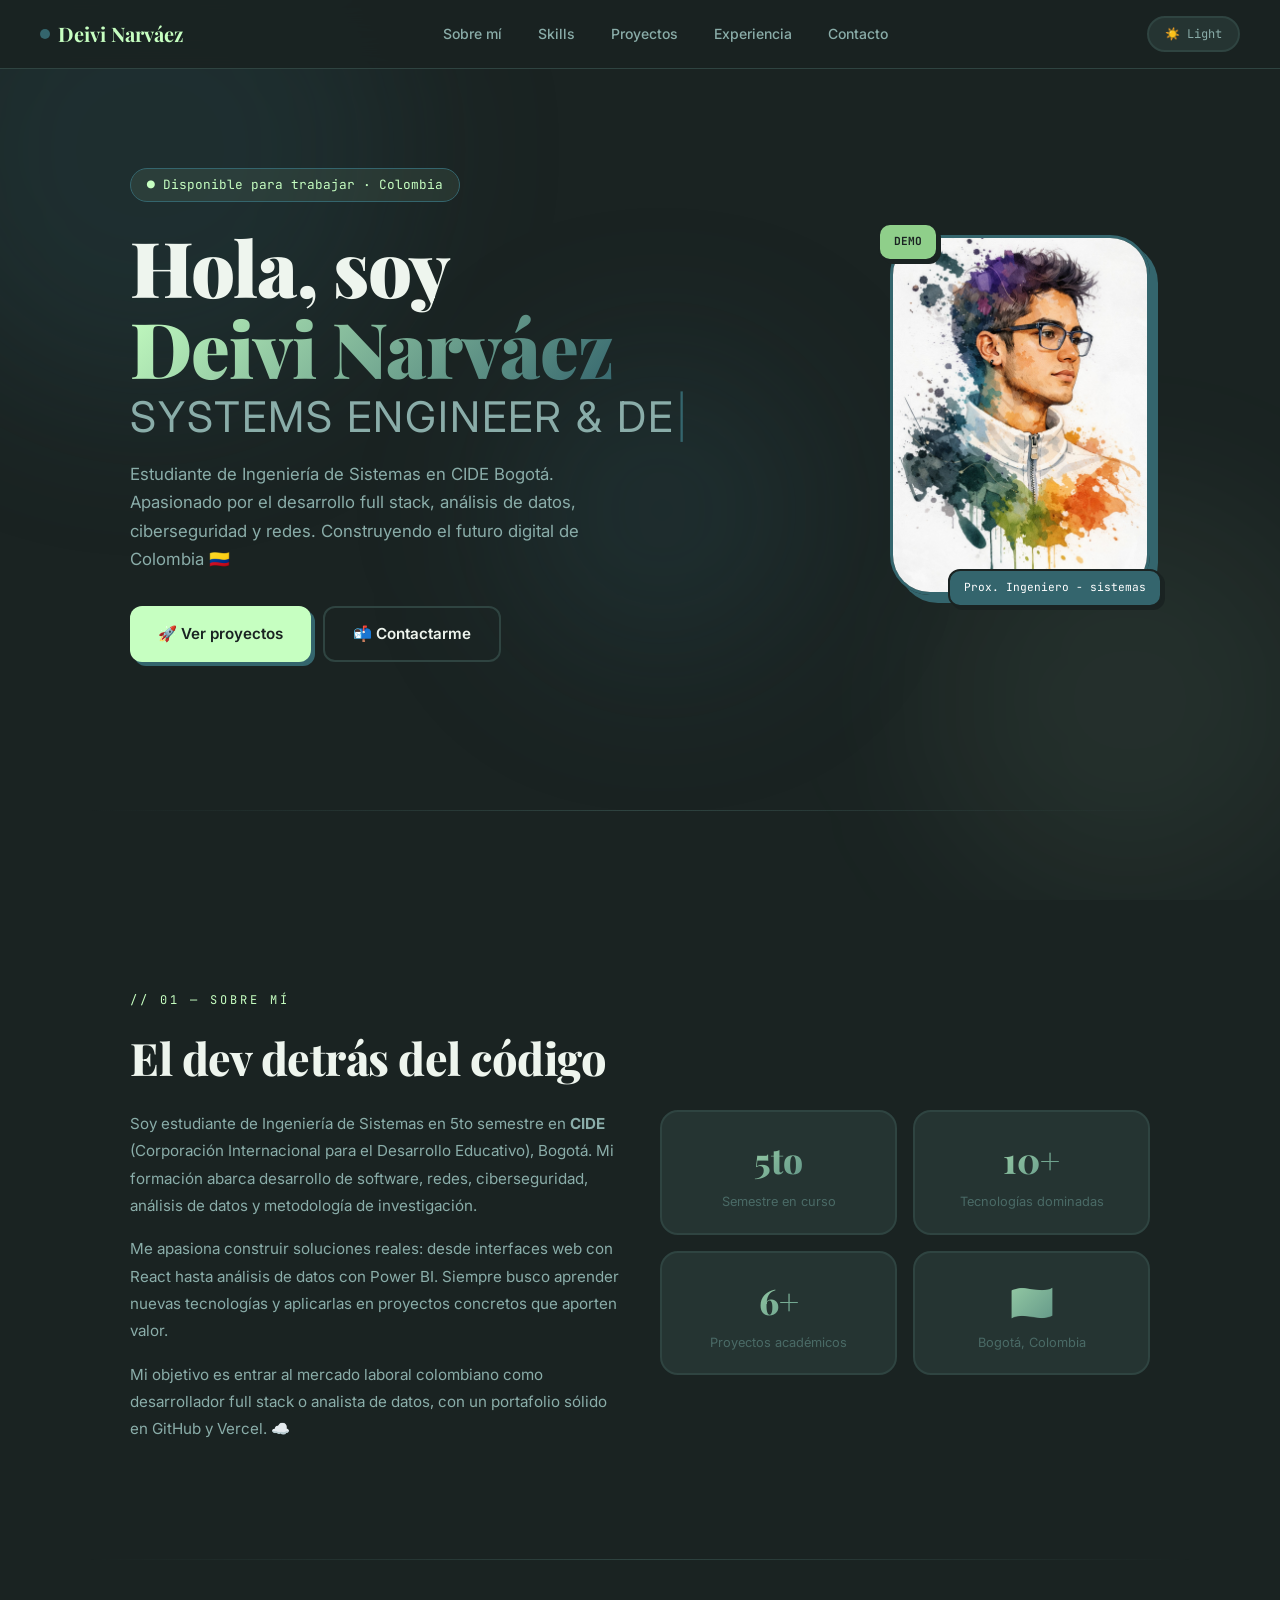
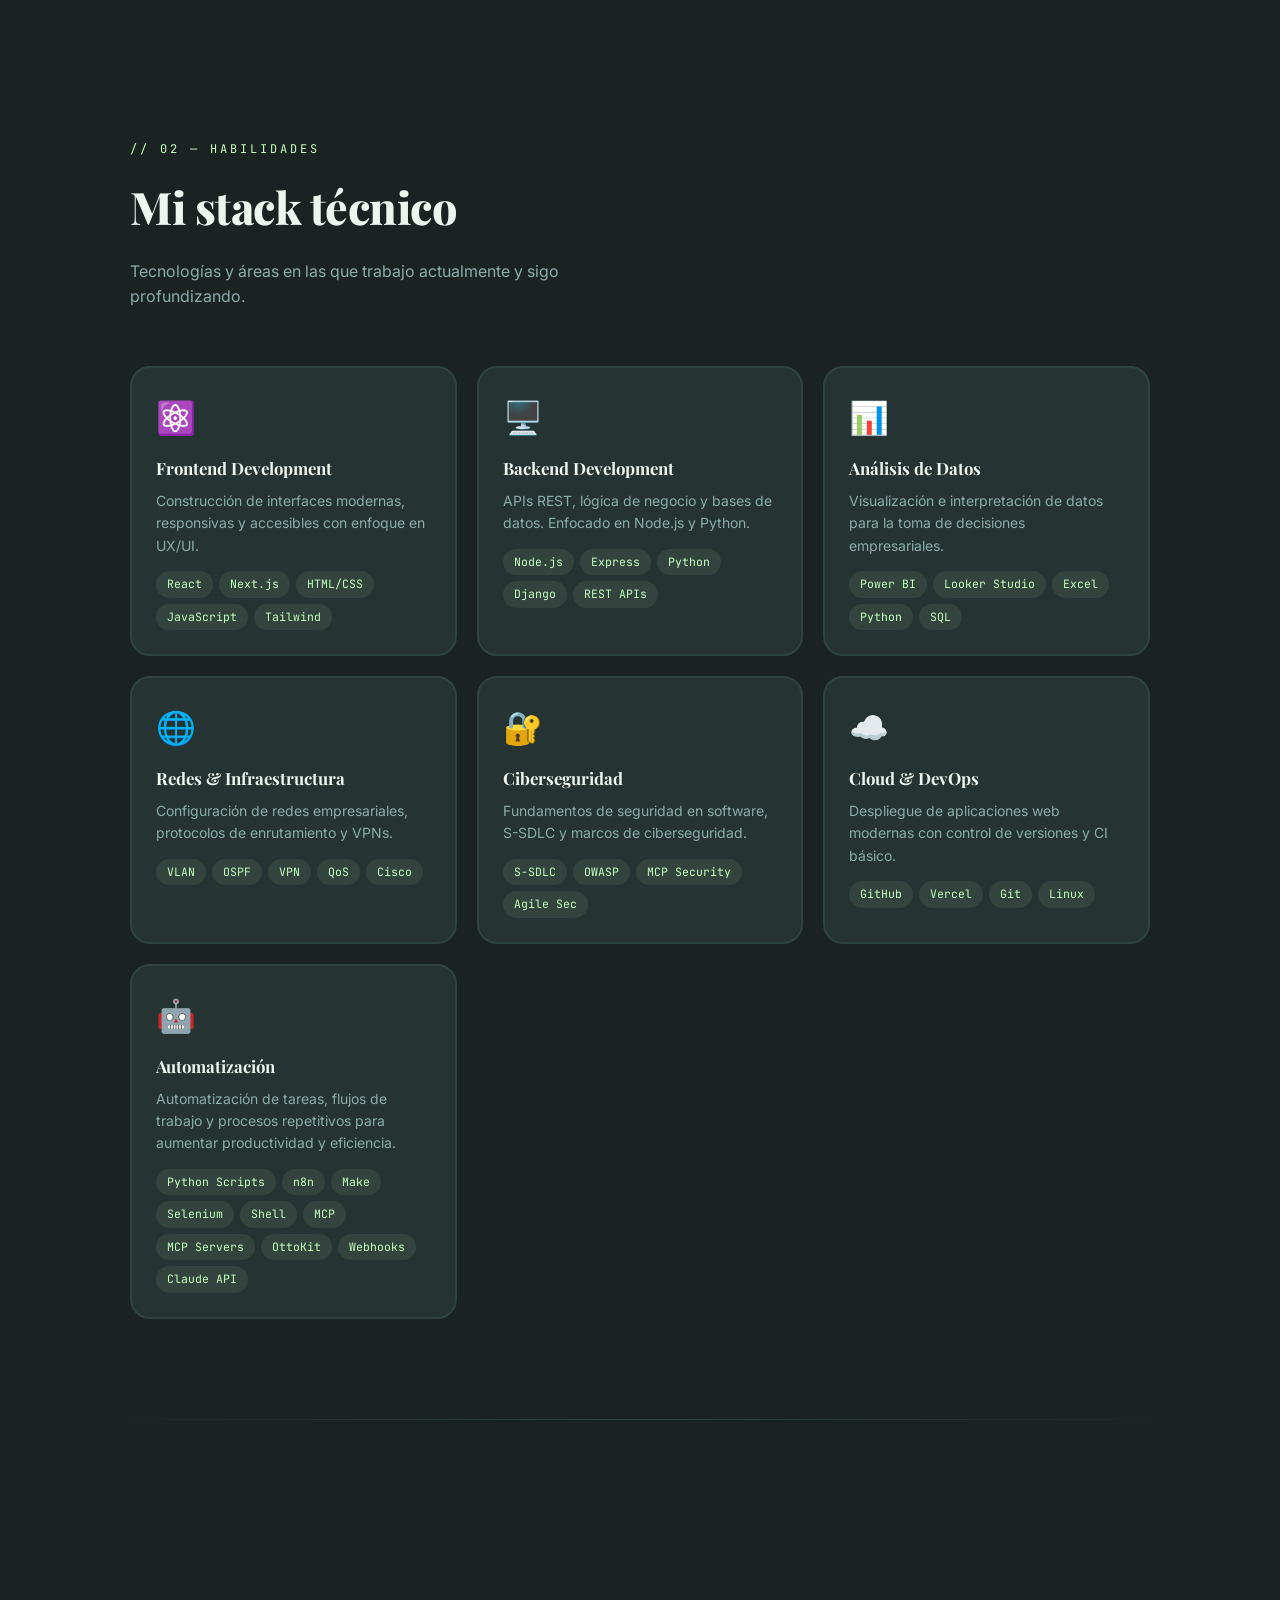
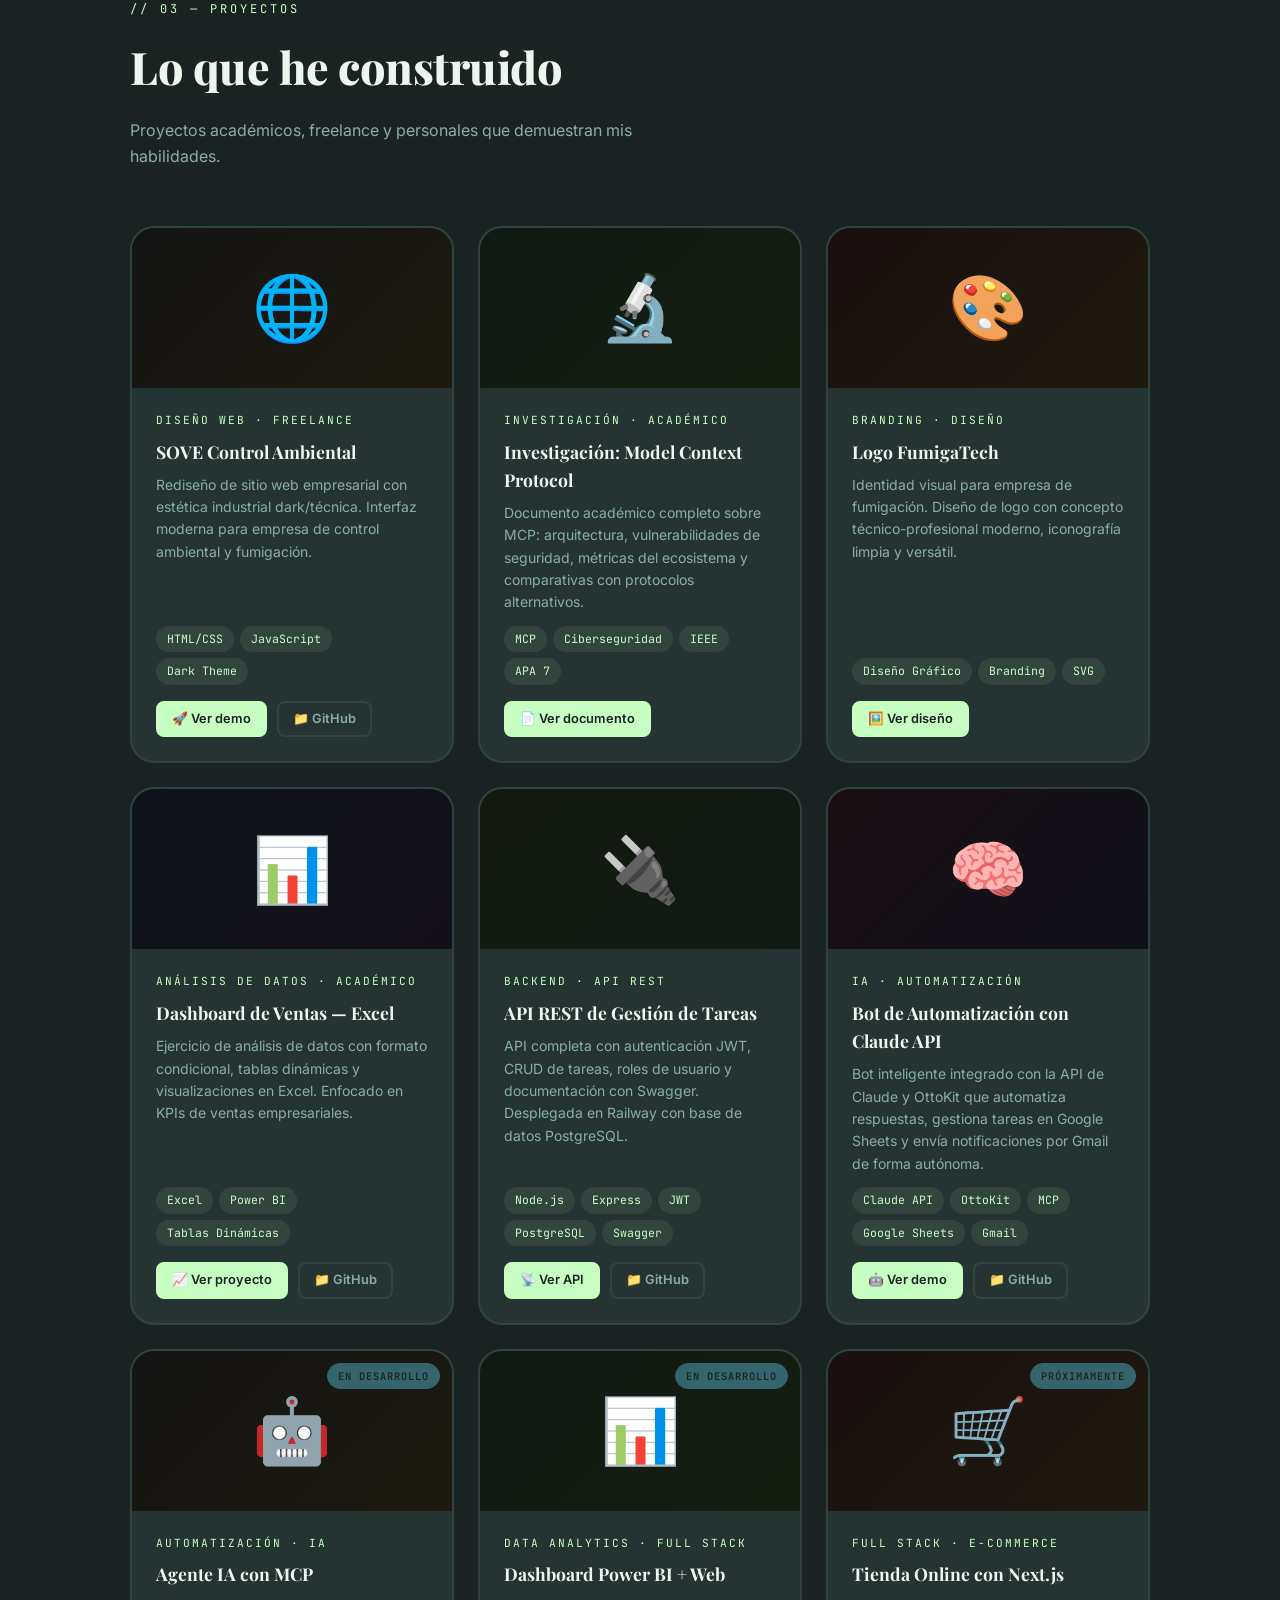
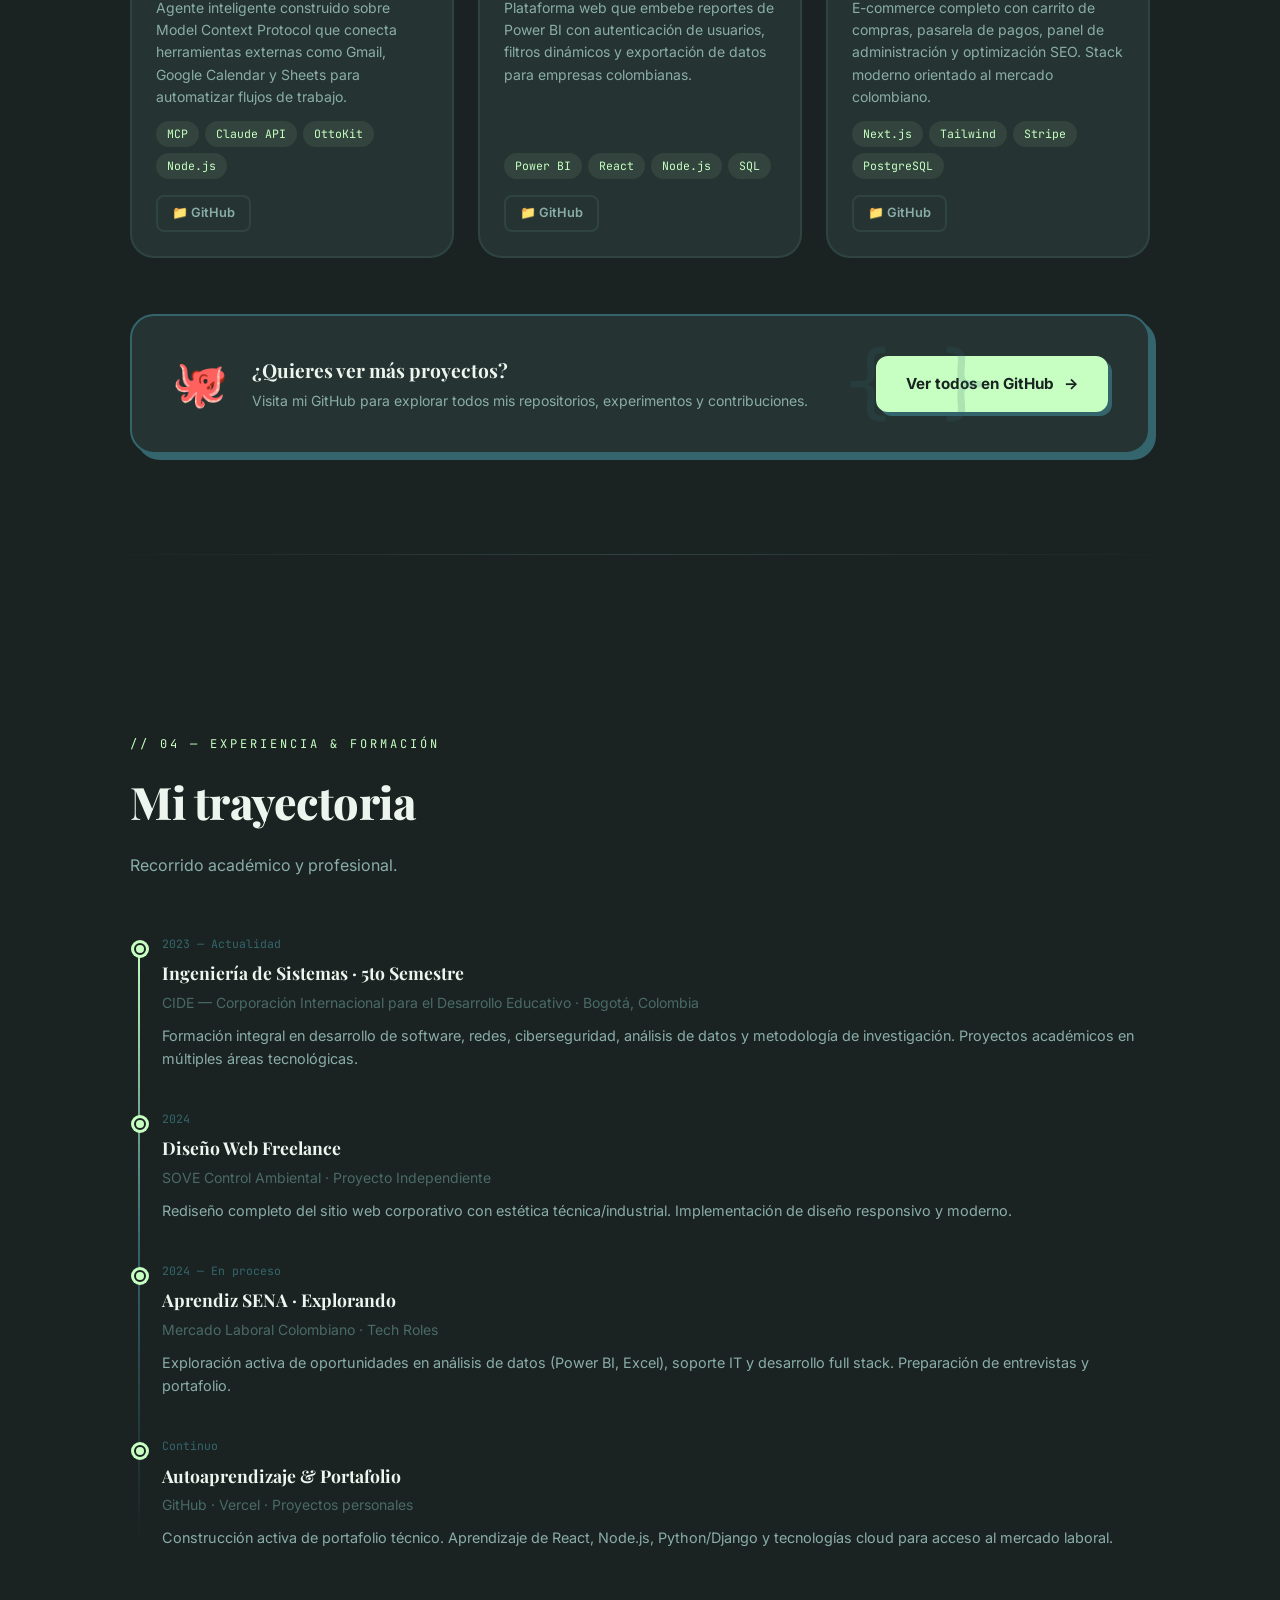
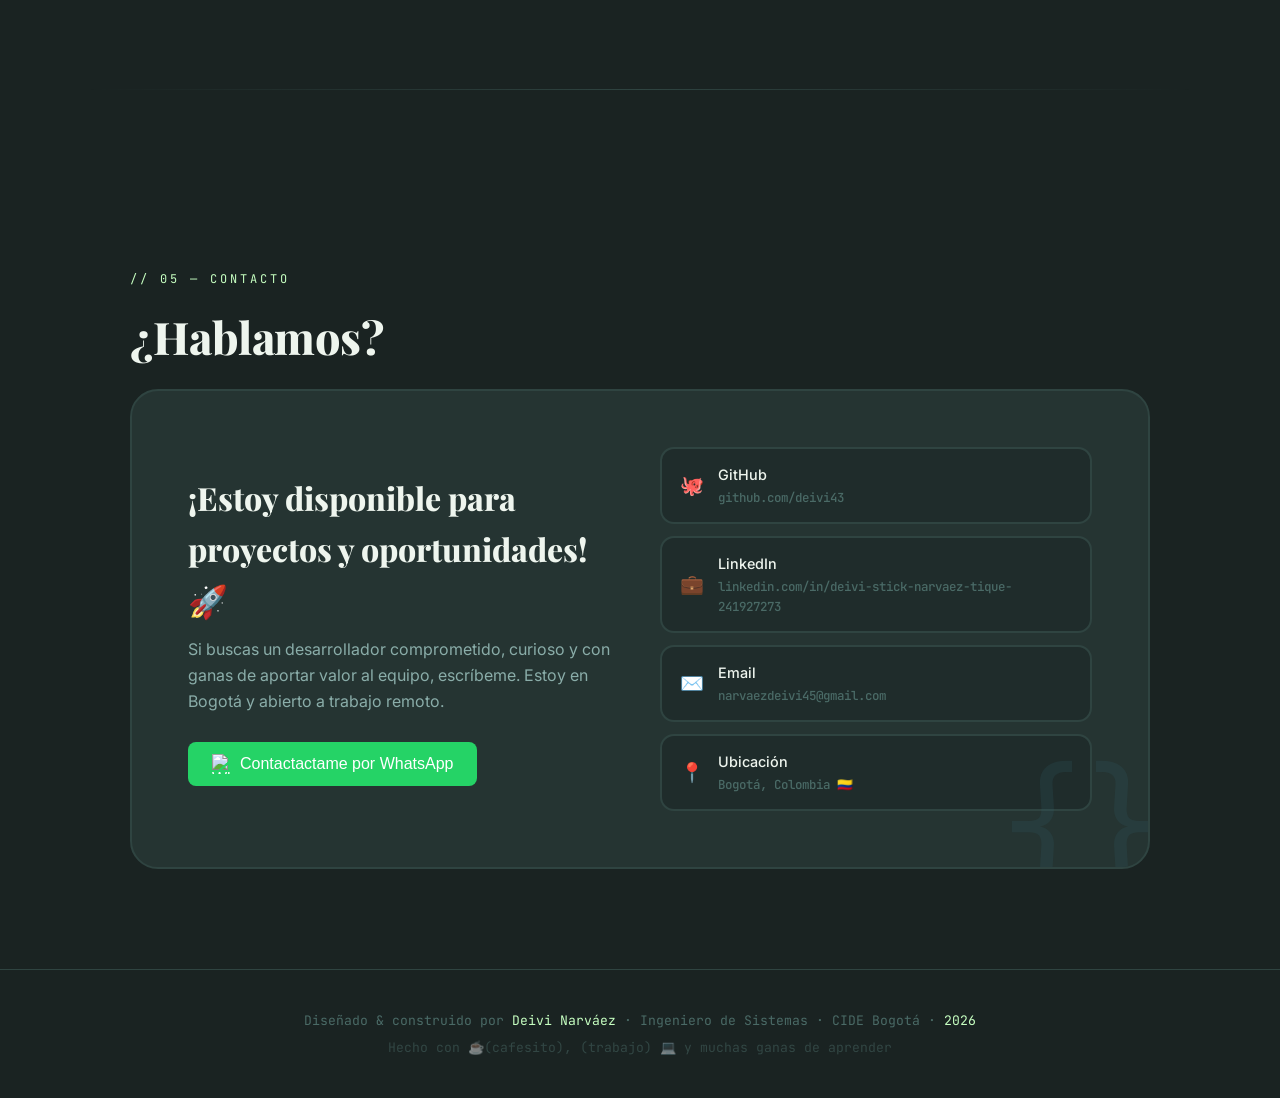
==== commit eb147ae9: "fix: imagen renombrada" ====
--- a/index.html
+++ b/index.html
@@ -6,8 +6,10 @@
     <title>Portfolio - Deivi Narváez System Engineer</title>
 
     <link rel="preconnect" href="https://fonts.googleapis.com">
-    <link rel="icon" href="imagen deivi.jpeg" type="image/x-icon">
+
+    <link rel="icon" href="deivi.jpeg" type="image/x-icon">
     <link href="https://fonts.googleapis.com/css2?family=Playfair+Display:wght@700;800;900&family=Inter:wght@300;400;500;600&family=JetBrains+Mono:wght@400;600&display=swap" rel="stylesheet">
+
     <link rel="stylesheet" href="styles.css">
 </head>
 <body>
@@ -48,7 +50,7 @@
     </div>
   </div>
   <div class="avatar-wrap fade-up" style="transition-delay:0.2s">
-    <div class="avatar-cartoon"><img src="../image/imagen deivi.jpeg" alt="Deivi Narváez" style="width:100%;height:100%;object-fit:cover;object-position:center center; background:#fff;"></div>
+    <div class="avatar-cartoon"><img src="/deivi.jpeg" alt="Deivi Narváez" style="width:100%;height:100%;object-fit:cover;object-position:center center; background:#fff;"></div>
     <div class="avatar-badge-float">Prox. Ingeniero - sistemas</div>
     <div class="avatar-badge-float2">DEMO</div>
   </div>
@@ -412,5 +414,7 @@
   <p style="margin-top:6px; opacity:0.5">Hecho con ☕(cafesito), (trabajo) 💻 y muchas ganas de aprender</p>
 </footer>
 
+
+
 <script src="script.js"></script>
 </html>
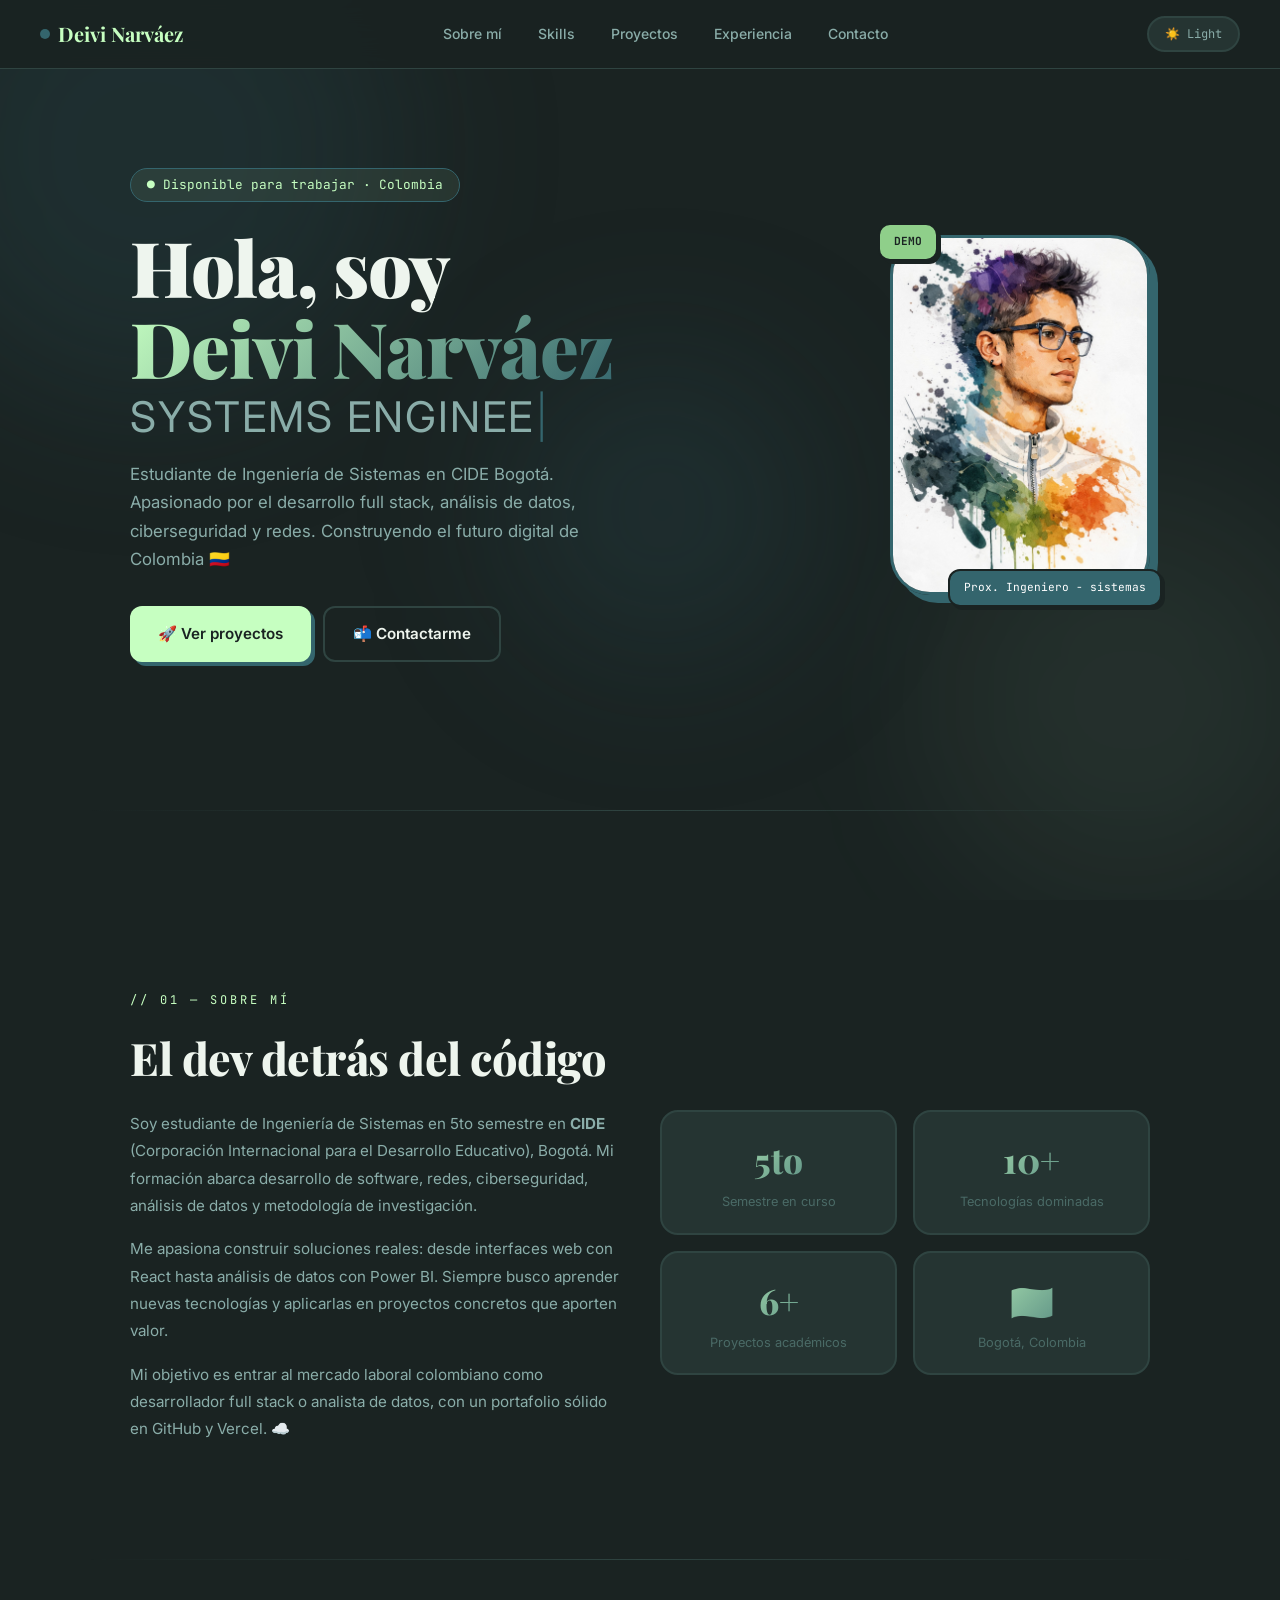
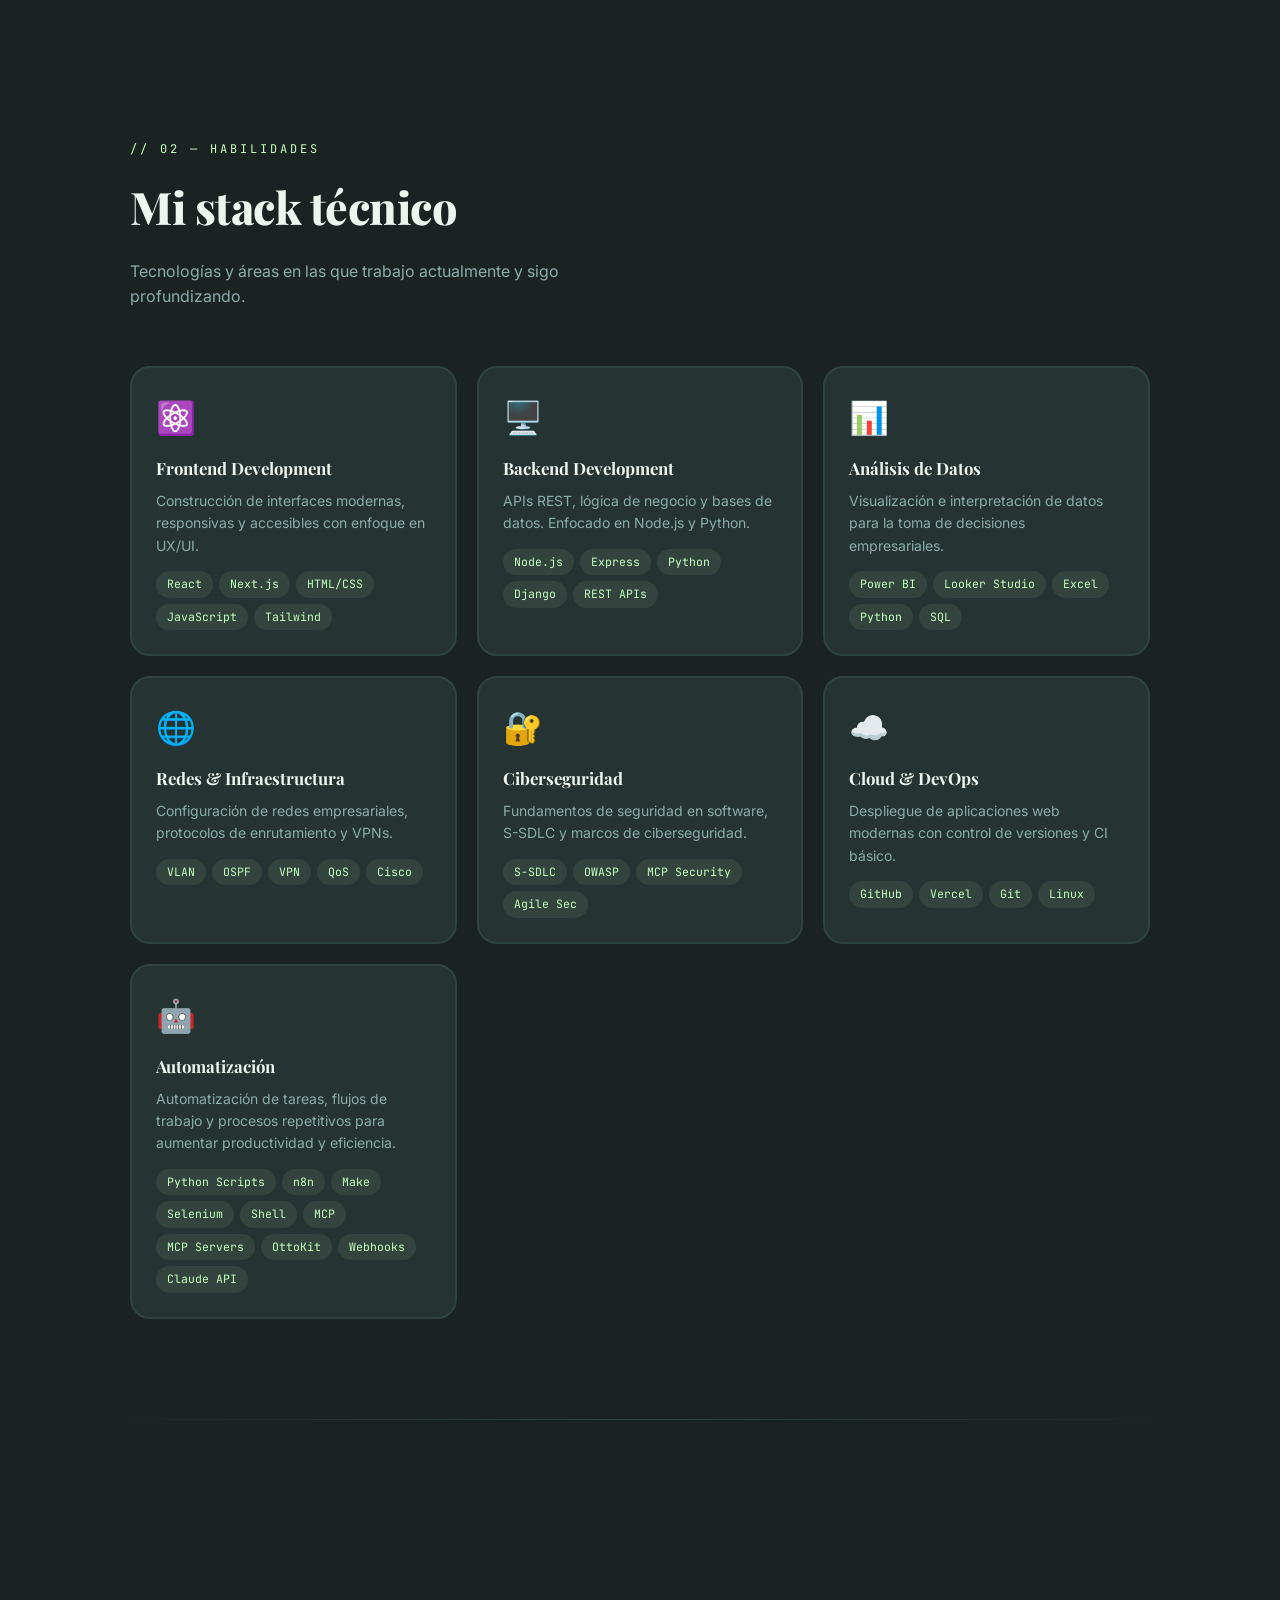
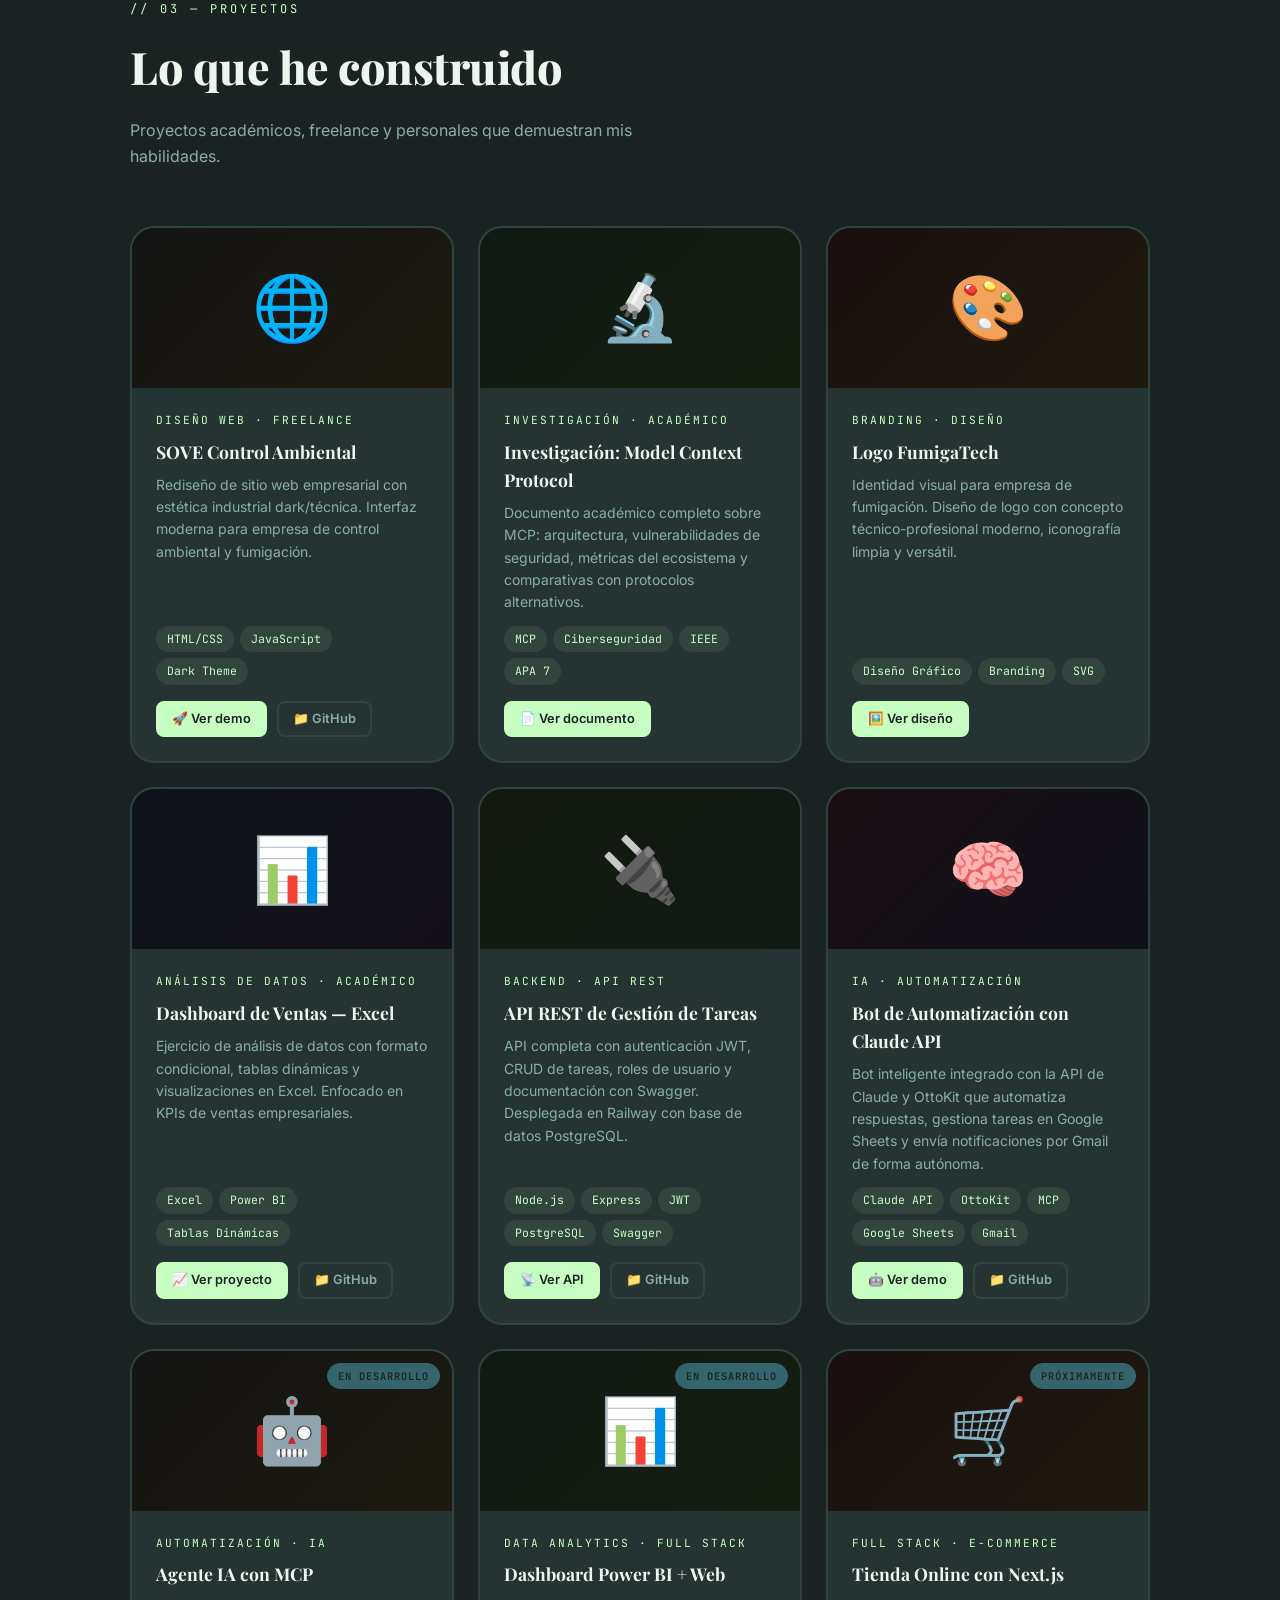
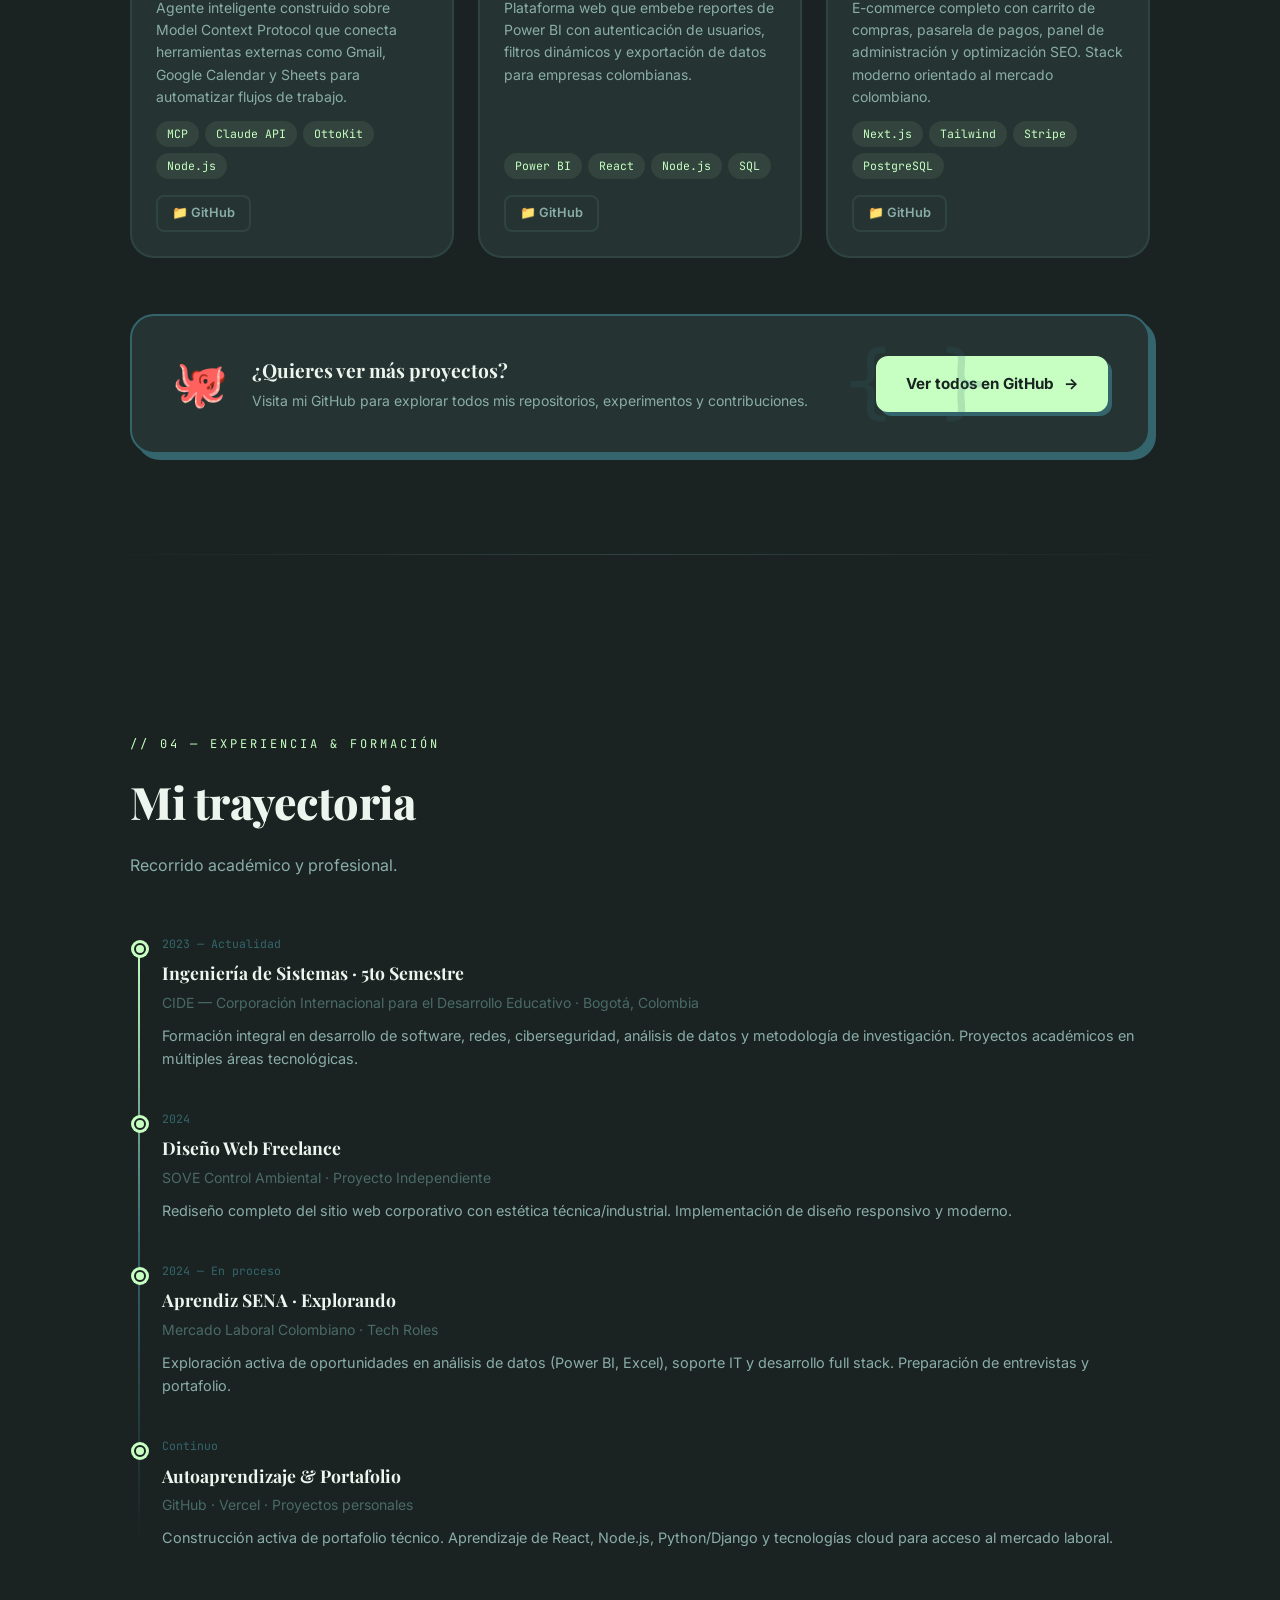
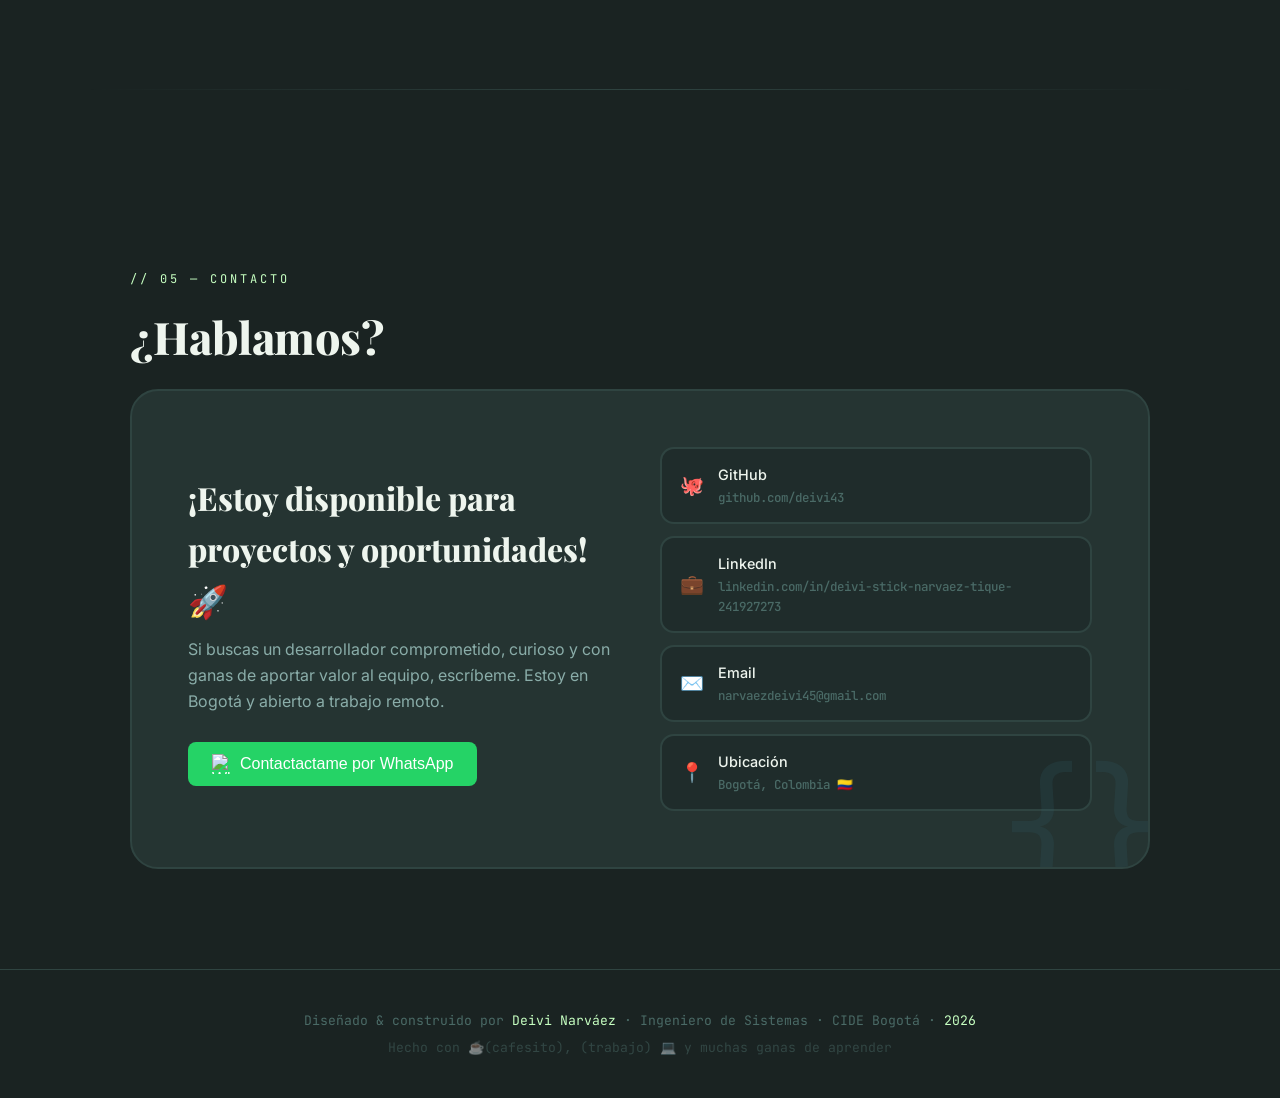
==== commit 48ec9d1a: "fix: imagen renombrada" ====
--- a/index.html
+++ b/index.html
@@ -50,7 +50,7 @@
     </div>
   </div>
   <div class="avatar-wrap fade-up" style="transition-delay:0.2s">
-    <div class="avatar-cartoon"><img src="/deivi.jpeg" alt="Deivi Narváez" style="width:100%;height:100%;object-fit:cover;object-position:center center; background:#fff;"></div>
+    <div class="avatar-cartoon"><img src="deivi.jpeg" alt="Deivi Narváez" style="width:100%;height:100%;object-fit:cover;object-position:center center; background:#fff;"></div>
     <div class="avatar-badge-float">Prox. Ingeniero - sistemas</div>
     <div class="avatar-badge-float2">DEMO</div>
   </div>
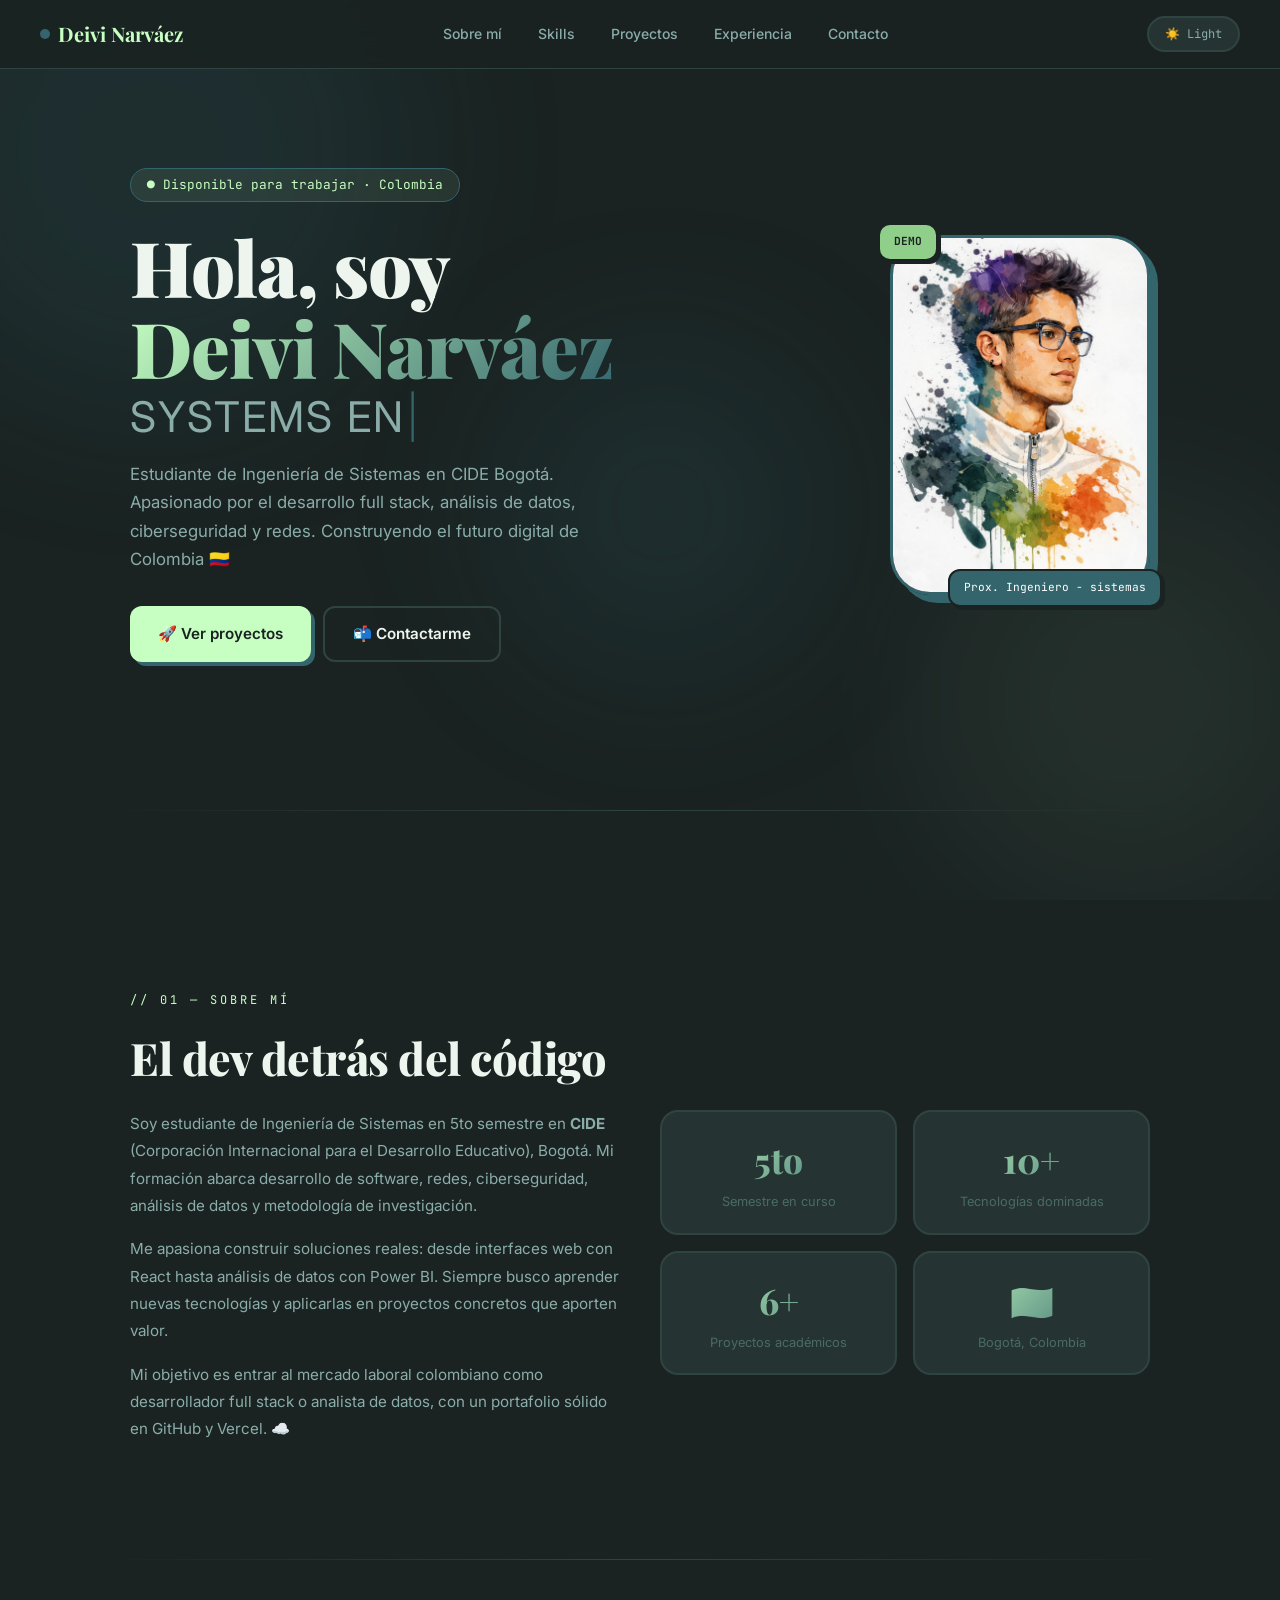
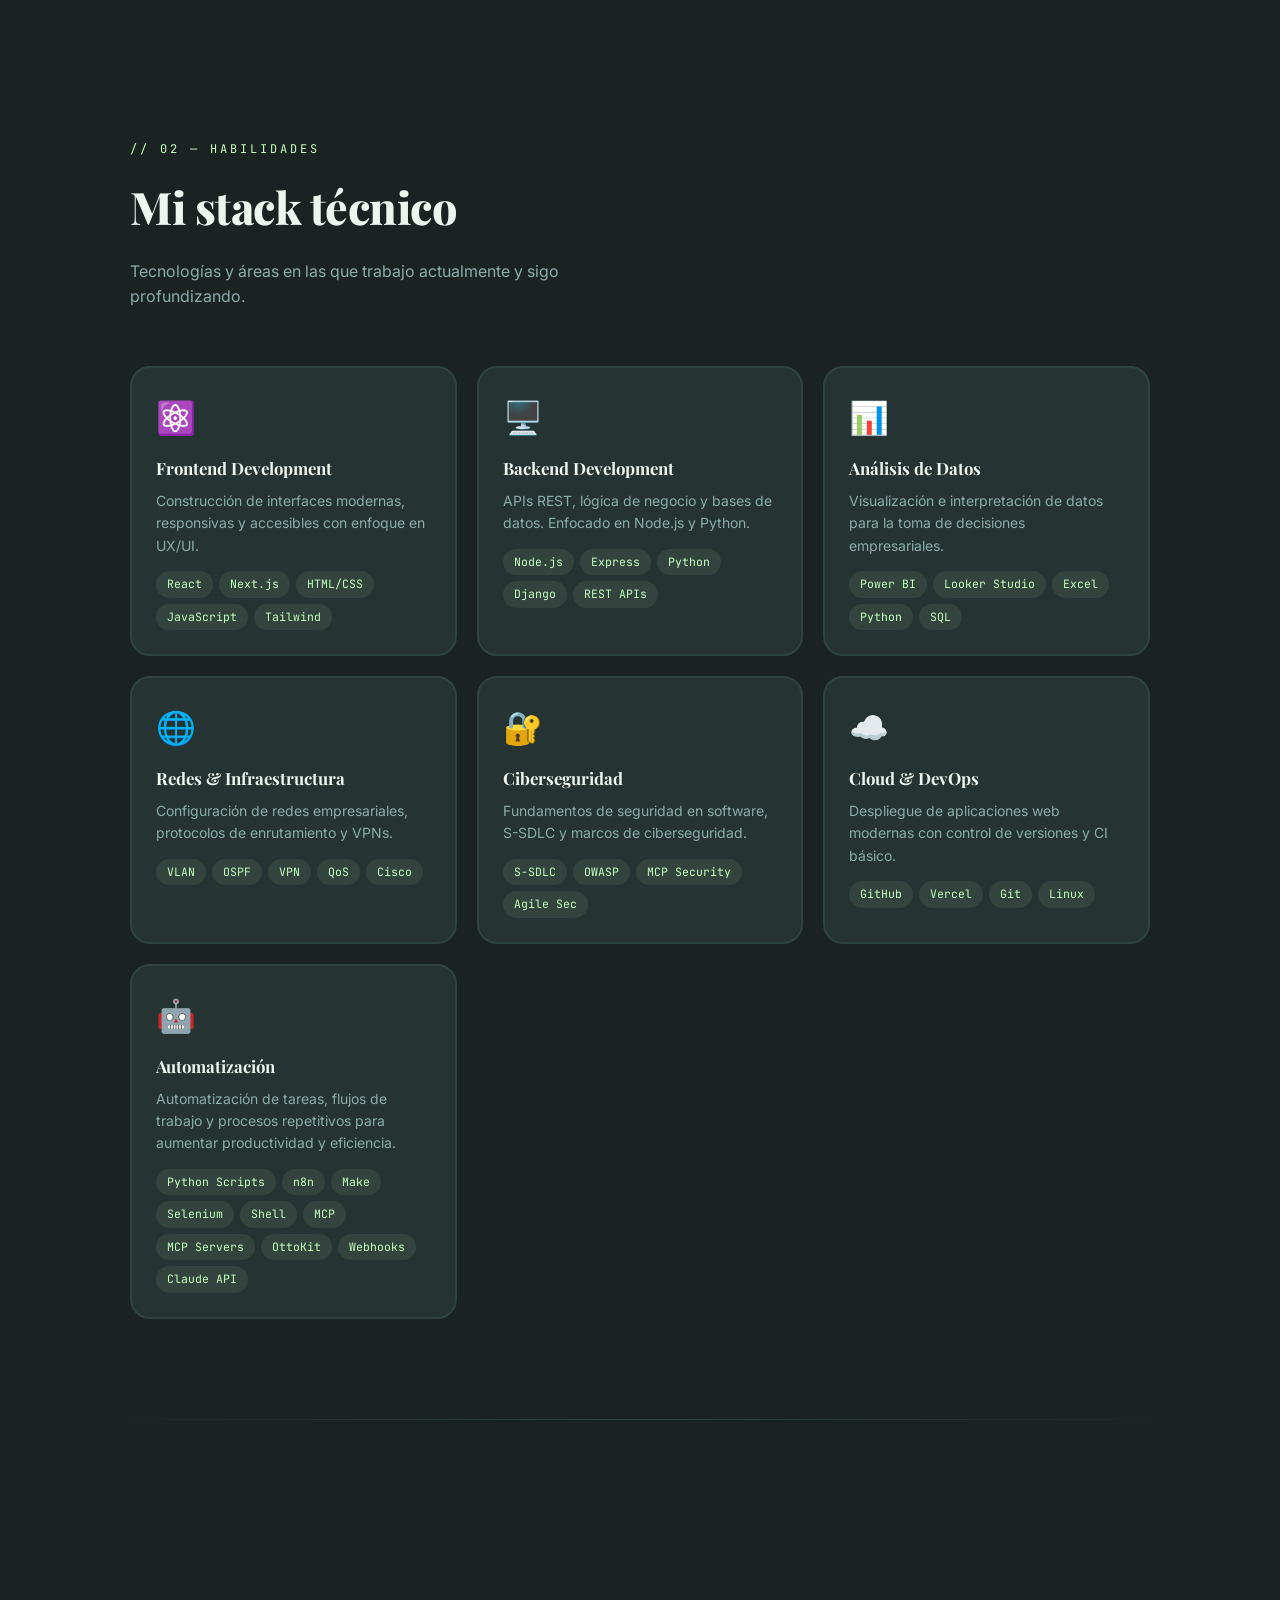
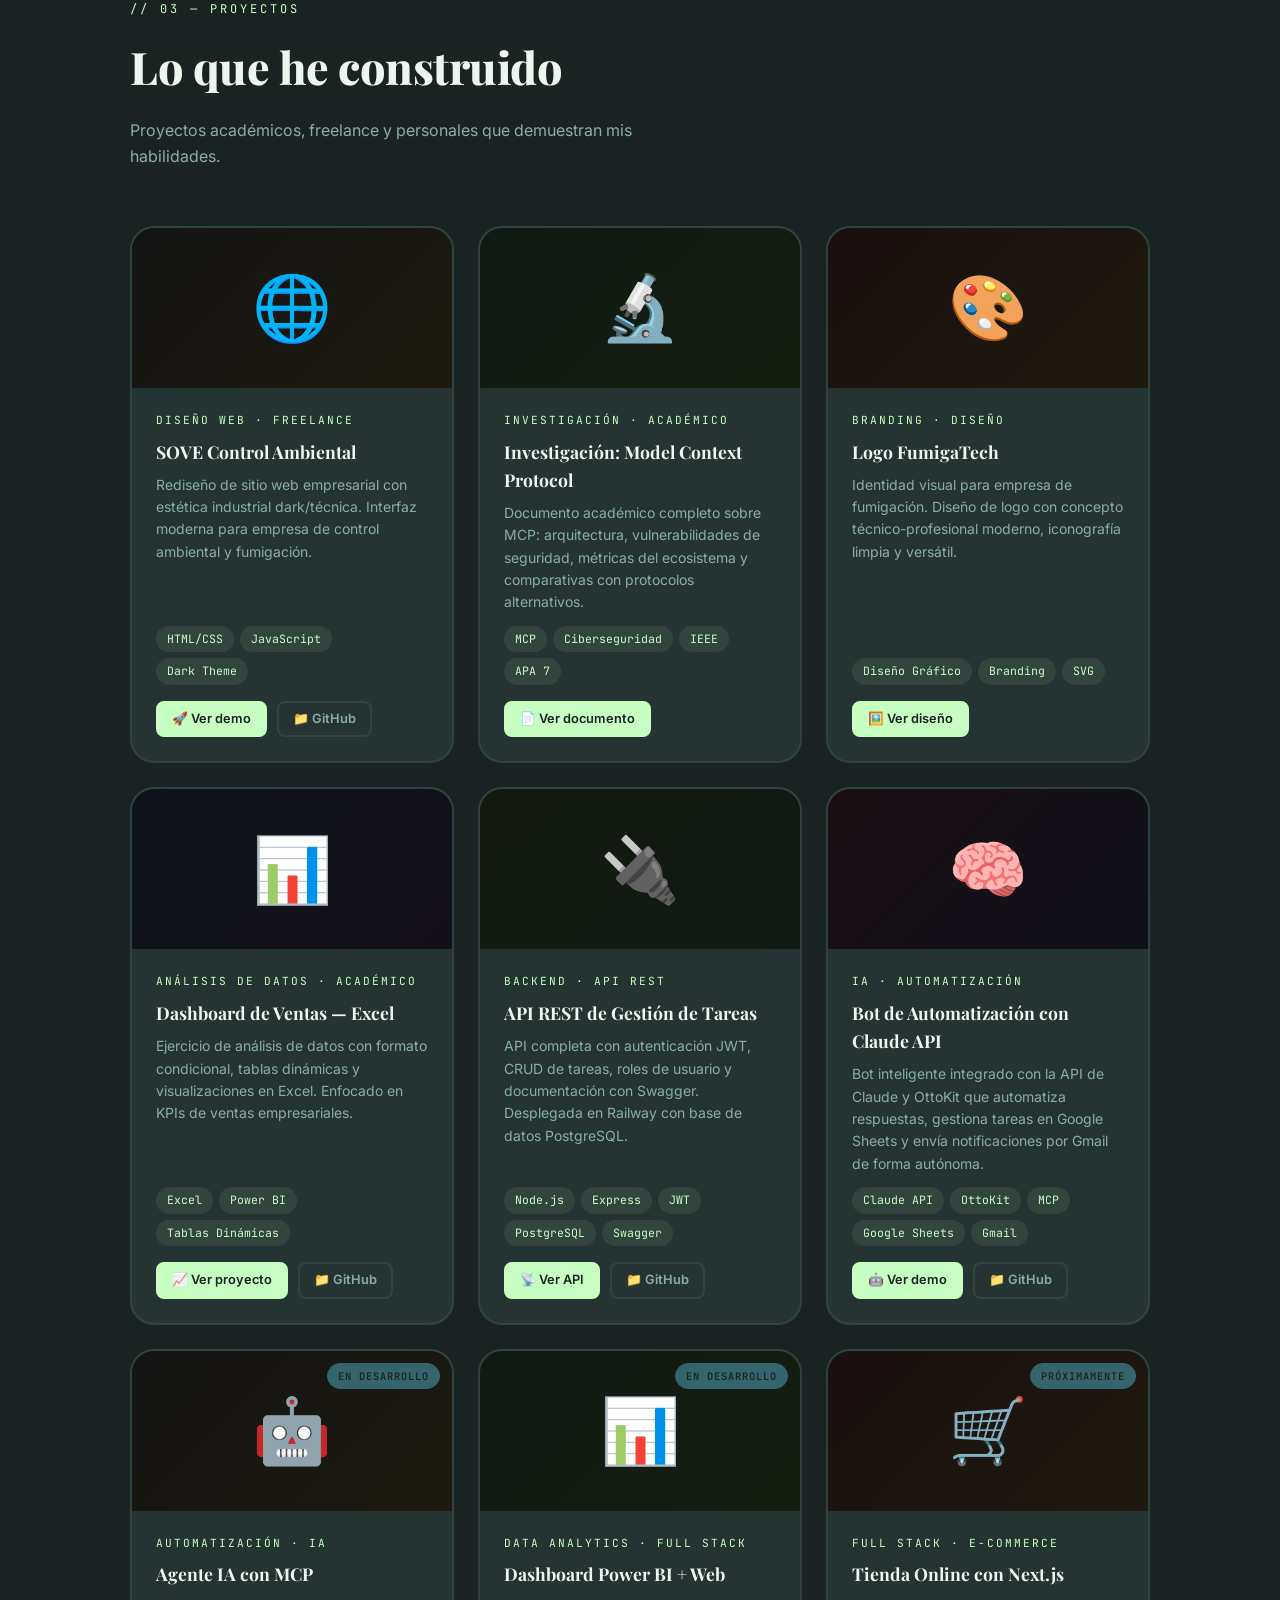
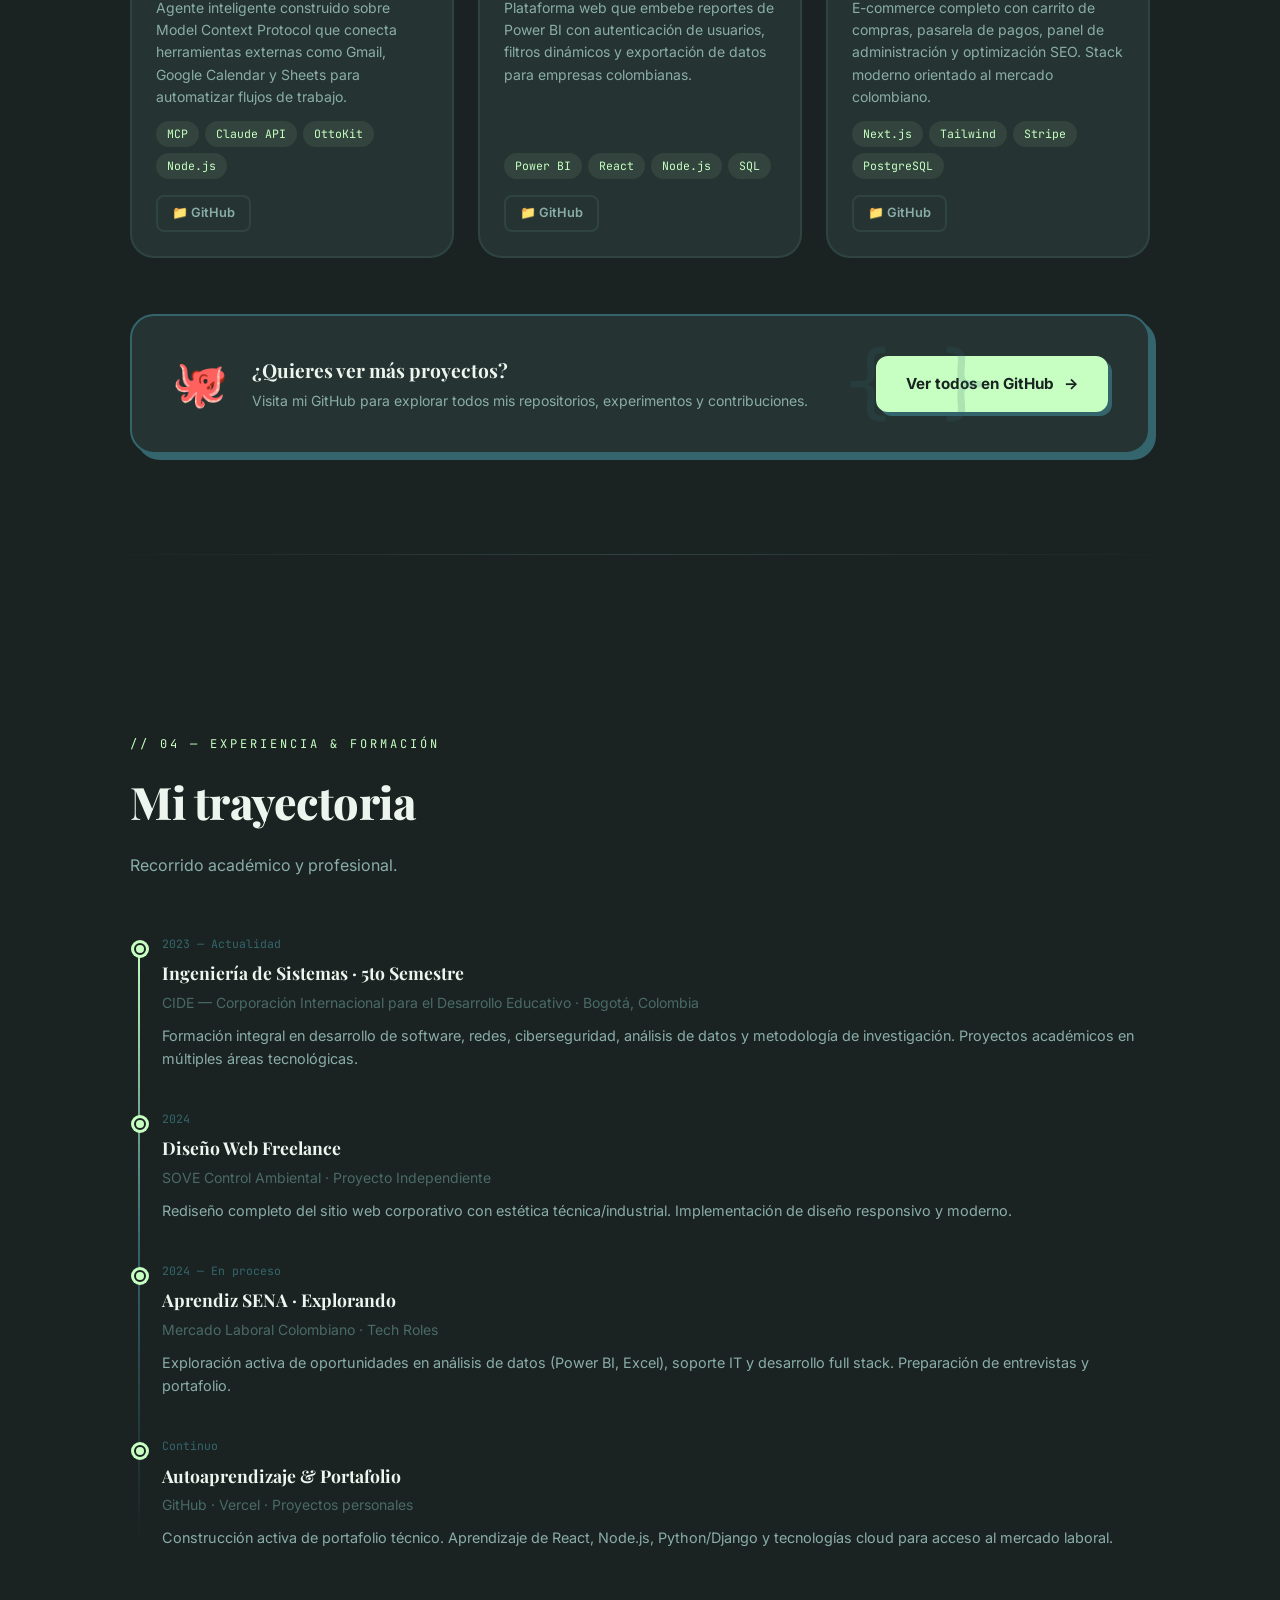
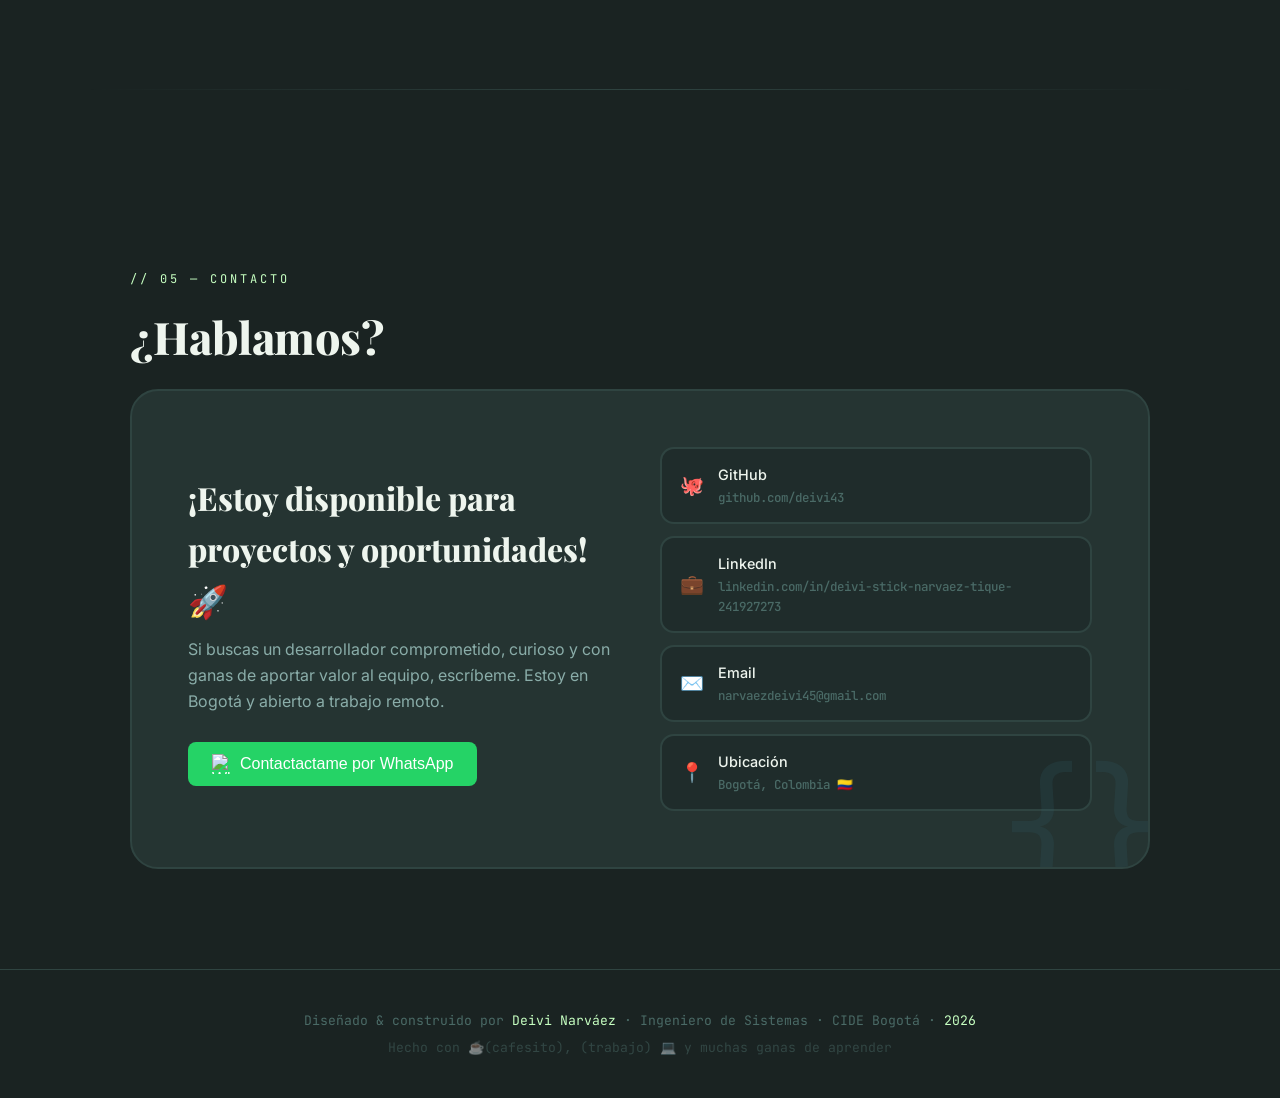
==== commit 578beab1: "cambios en los vinculos de github" ====
--- a/index.html
+++ b/index.html
@@ -312,7 +312,7 @@
         <p class="github-cta-title">¿Quieres ver más proyectos?</p>
         <p class="github-cta-sub">Visita mi GitHub para explorar todos mis repositorios, experimentos y contribuciones.</p>
       </div>
-      <a href="https://github.com/deivi" target="_blank" class="btn-github">
+      <a href="https://github.com/deivi43" target="_blank" class="btn-github">
         Ver todos en GitHub
         <span class="btn-github-arrow">→</span>
       </a>
